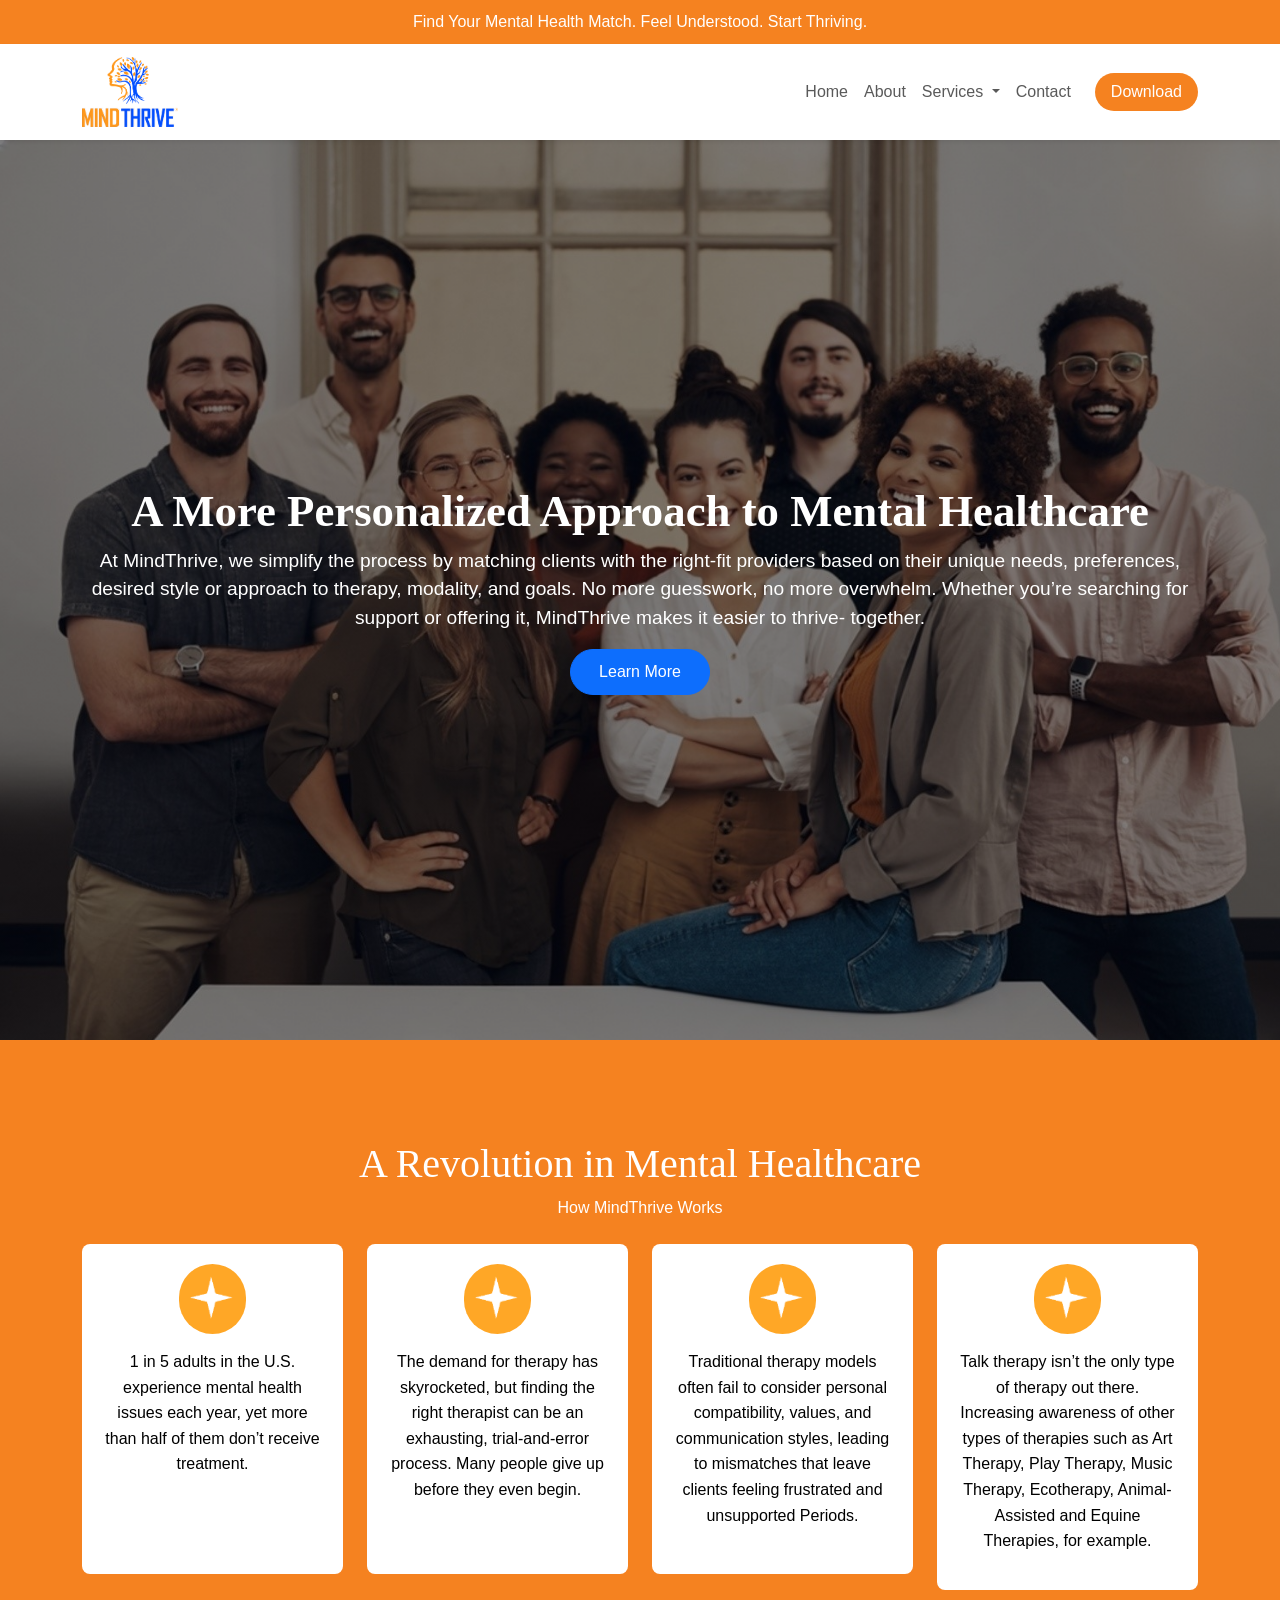
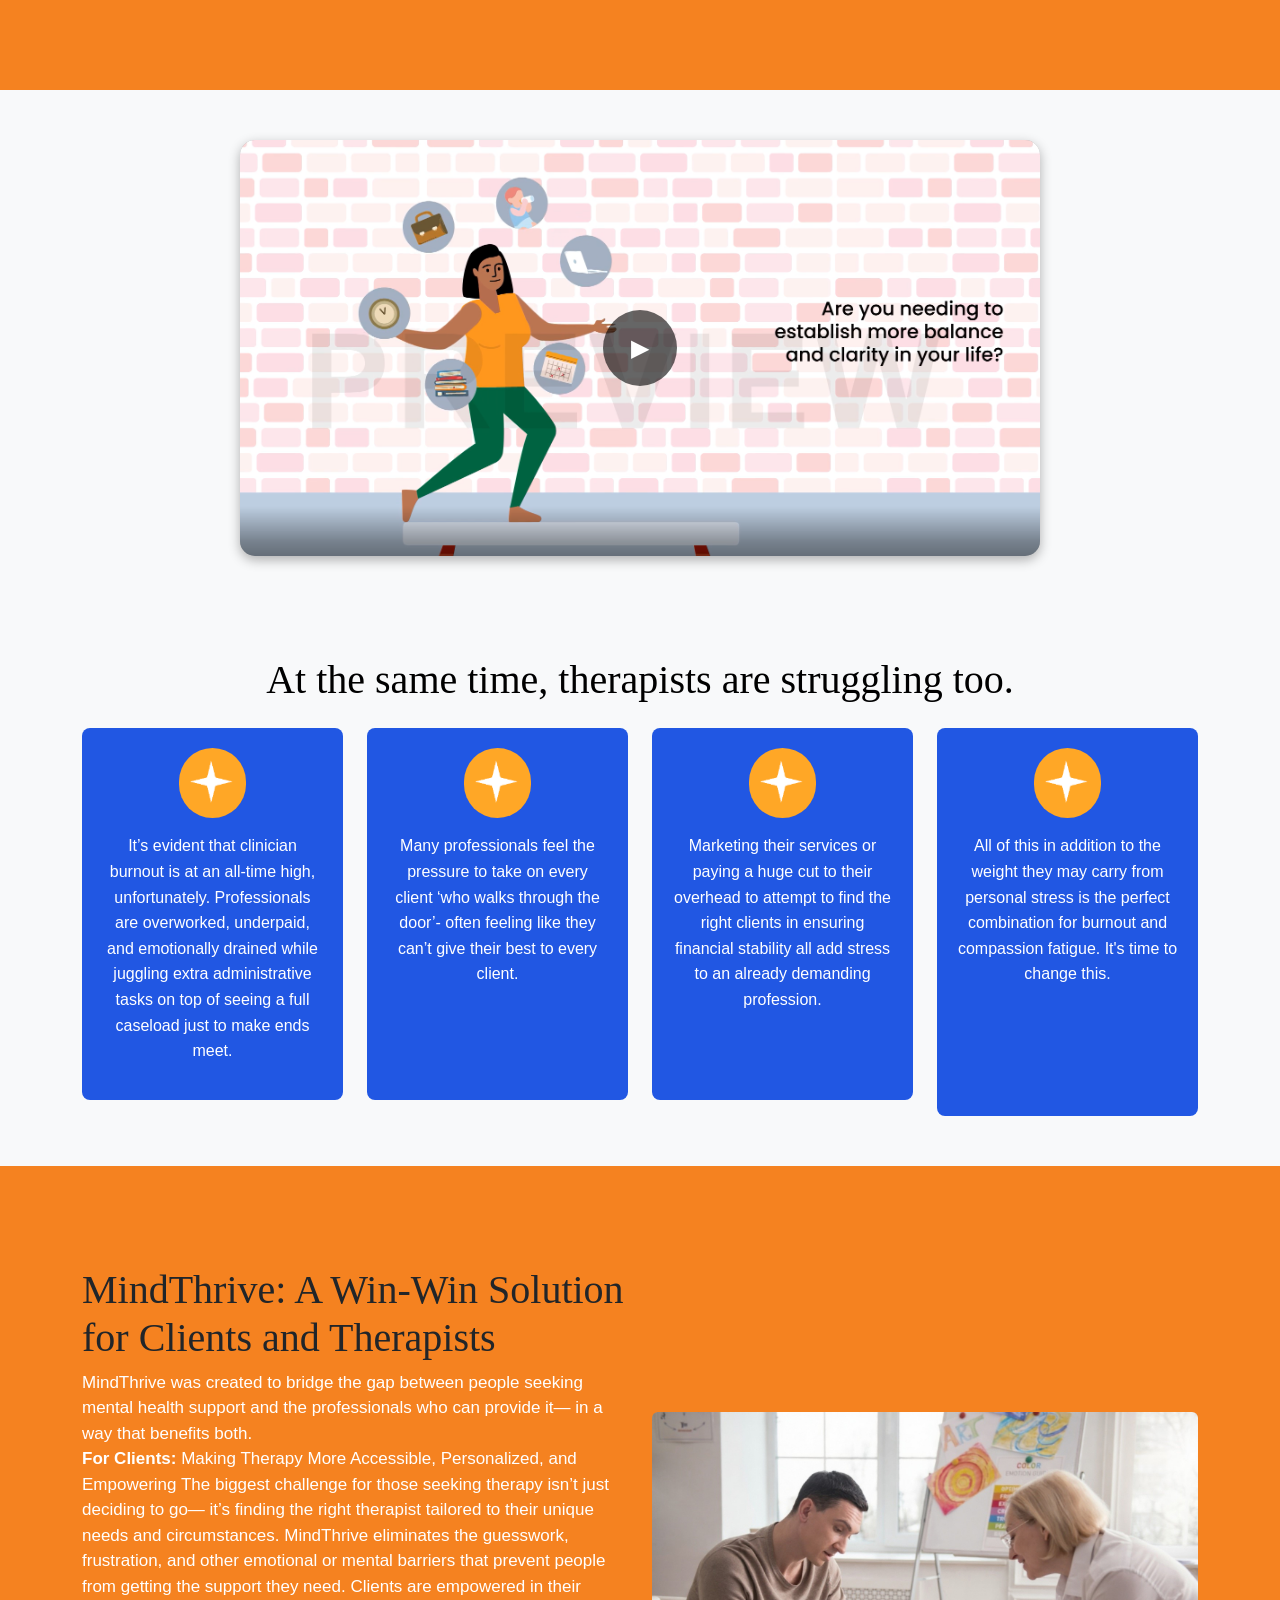
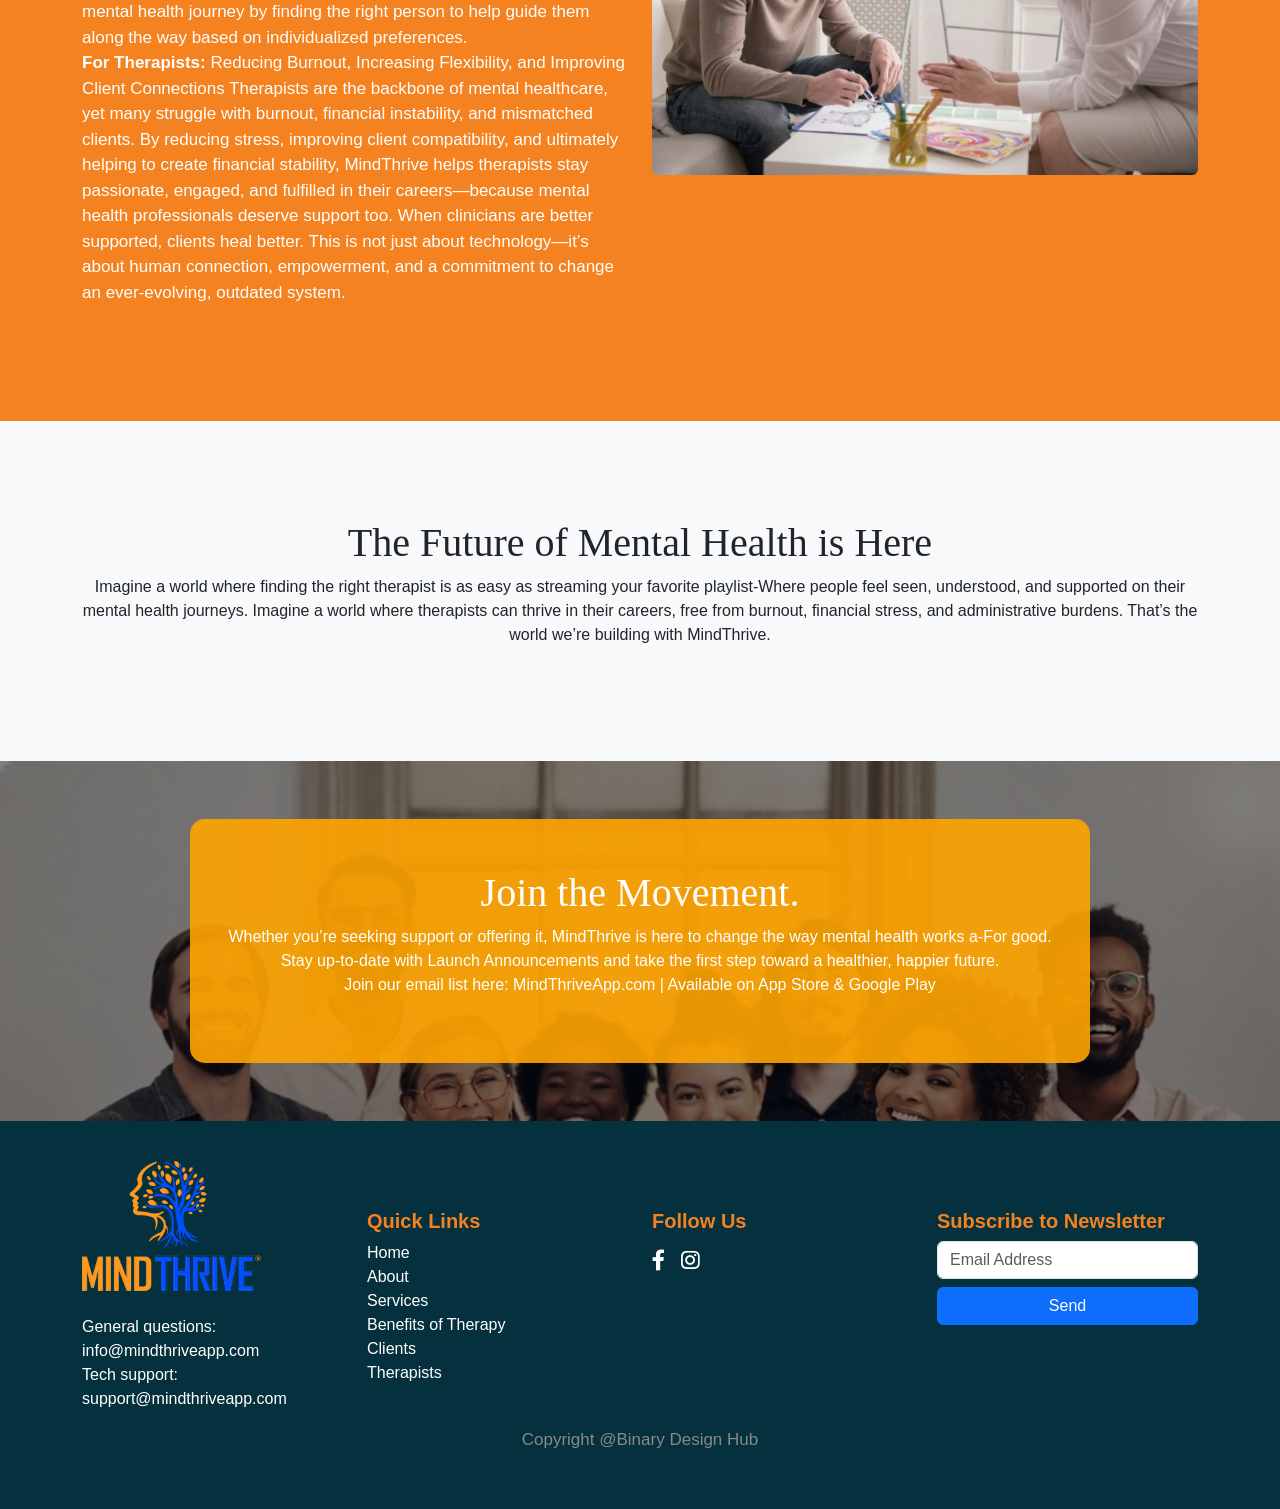
==== index.html @ d1f15ae8 "video overlay" ====
<!DOCTYPE html>
<html lang="en">
  <head>
    <meta charset="UTF-8" />
    <meta name="viewport" content="width=device-width, initial-scale=1.0" />
    <title>MindThrive</title>
    <link
      href="https://cdn.jsdelivr.net/npm/bootstrap@5.3.2/dist/css/bootstrap.min.css"
      rel="stylesheet"
    />
    <link
      href="https://cdnjs.cloudflare.com/ajax/libs/font-awesome/5.15.4/css/all.min.css"
      rel="stylesheet"
    />
    <!-- AOS CSS -->
    <link href="https://unpkg.com/aos@2.3.1/dist/aos.css" rel="stylesheet" />

    <link rel="stylesheet" href="style.css" />
  </head>
  <body>
    <!-- Top Bar -->
    <div class="top-bar">
      Find Your Mental Health Match. Feel Understood. Start Thriving.
    </div>

    <!-- Navbar -->
    <nav class="navbar navbar-expand-lg shadow-sm">
      <div class="container">
        <a class="navbar-brand" href="#">
          <img src="./images/nav-logo.png" alt="MindThrive" height="70"" />
        </a>
        <button
          class="navbar-toggler"
          type="button"
          data-bs-toggle="collapse"
          data-bs-target="#navbarNav"
        >
          <span class="navbar-toggler-icon"></span>
        </button>
        <div
          class="collapse navbar-collapse justify-content-end"
          id="navbarNav"
        >
          <ul class="navbar-nav me-3">
            <li class="nav-item">
              <a class="nav-link" href="index.html">Home</a>
            </li>
            <li class="nav-item">
              <a class="nav-link" href="about.html">About</a>
            </li>

            <!-- Services Dropdown -->
            <li class="nav-item dropdown">
              <a
                class="nav-link dropdown-toggle"
                href="#"
                id="servicesDropdown"
                role="button"
                data-bs-toggle="dropdown"
                aria-expanded="false"
              >
                Services
              </a>
              <ul class="dropdown-menu" aria-labelledby="servicesDropdown">
                <li>
                  <a class="dropdown-item" href="/clients.html">Clients</a>
                </li>
                <li>
                  <a class="dropdown-item" href="/clinicians.html"
                    >Clinicians</a
                  >
                </li>
                <li>
                  <a class="dropdown-item" href="/benefits.html"
                    >Client Resources Library</a
                  >
                </li>
              </ul>
            </li>

            <li class="nav-item">
              <a class="nav-link" href="contact.html">Contact</a>
            </li>
          </ul>
          <a href="#" class="btn btn-download">Download</a>
        </div>
      </div>
    </nav>

    <!-- Hero Section -->
    <section class="hero">
      <div class="container text-center">
        <h1>A More Personalized Approach to Mental Healthcare</h1>
        <p>
          At MindThrive, we simplify the process by matching clients with the
          right-fit providers based on their unique needs, preferences, desired
          style or approach to therapy, modality, and goals. No more guesswork,
          no more overwhelm. Whether you’re searching for support or offering
          it, MindThrive makes it easier to thrive- together.
        </p>
        <a href="#" class="btn btn-primary rounded-pill">Learn More</a>
      </div>
    </section>

    <!-- Orange Section -->
    <section class="section-orange text-center">
      <div class="container">
        <h2 data-aos="fade-down" data-aos-duration="1000">
          A Revolution in Mental Healthcare
        </h2>
        <p data-aos="fade-down" data-aos-duration="1000">
          How MindThrive Works
        </p>
        <div class="row mt-4">
          <div class="col-md-3 mb-3">
            <div
              class="card-custom"
              data-aos="fade-up"
              data-aos-duration="1000"
            >
              <div class="icon-circle">
                <img
                  class="rounded-pill"
                  src="./images/card-logo.png"
                  height="70"
                  alt=""
                />
              </div>
              <p>
                1 in 5 adults in the U.S. experience mental health issues each
                year, yet more than half of them don’t receive treatment.
              </p>
            </div>
          </div>

          <div class="col-md-3 mb-3">
            <div
              class="card-custom"
              data-aos="fade-up"
              data-aos-duration="1000"
            >
              <div class="icon-circle">
                <img
                  class="rounded-pill"
                  src="./images/card-logo.png"
                  height="70"
                  alt=""
                />
              </div>
              <p>
                The demand for therapy has skyrocketed, but finding the right
                therapist can be an exhausting, trial-and-error process. Many
                people give up before they even begin.
              </p>
            </div>
          </div>

          <div class="col-md-3 mb-3">
            <div
              class="card-custom"
              data-aos="fade-up"
              data-aos-duration="1000"
            >
              <div class="icon-circle">
                <img
                  class="rounded-pill"
                  src="./images/card-logo.png"
                  height="70"
                  alt=""
                />
              </div>
              <p>
                Traditional therapy models often fail to consider personal
                compatibility, values, and communication styles, leading to
                mismatches that leave clients feeling frustrated and unsupported
                Periods.
              </p>
            </div>
          </div>

          <div class="col-md-3">
            <div
              class="card-custom"
              data-aos="fade-up"
              data-aos-duration="1000"
            >
              <div class="icon-circle">
                <img
                  class="rounded-pill"
                  src="./images/card-logo.png"
                  height="70"
                  alt=""
                />
              </div>
              <p>
                Talk therapy isn’t the only type of therapy out there.
                Increasing awareness of other types of therapies such as Art
                Therapy, Play Therapy, Music Therapy, Ecotherapy,
                Animal-Assisted and Equine Therapies, for example.
              </p>
            </div>
          </div>
        </div>
      </div>
    </section>

    <!-- Video Section -->
    <section class="video-section">
      <div class="video-wrapper">
        <!-- Overlay (ye rahega hamesha) -->
        <div class="overlay"></div>

        <!-- Thumbnail -->
        <img
          src="./images/video-thumbnail.png"
          alt="Video Thumbnail"
          class="thumbnail"
        />

        <!-- Play Button -->
        <div class="play-btn" id="playBtn">▶</div>

        <!-- Hidden Video -->
        <video id="myVideo" class="video-player" controls preload="none">
          <source
            src="./images/MindThrive Final Animation (1).mp4"
            type="video/mp4"
          />
          Your browser does not support the video tag.
        </video>
      </div>
    </section>

    <!-- Blue Section -->
    <section class="section-blue text-center">
      <div class="container">
        <h2>At the same time, therapists are struggling too.</h2>
        <div class="row mt-4">
          <div class="col-md-3 mb-3">
            <div class="card-custom-blue">
              <div class="icon-circle">
                <img
                  class="rounded-pill"
                  src="./images/card-logo.png"
                  height="70"
                  alt=""
                />
              </div>
              <p>
                It’s evident that clinician burnout is at an all-time high,
                unfortunately. Professionals are overworked, underpaid, and
                emotionally drained while juggling extra administrative tasks on
                top of seeing a full caseload just to make ends meet.
              </p>
            </div>
          </div>

          <div class="col-md-3 mb-3">
            <div class="card-custom-blue">
              <div class="icon-circle">
                <img
                  class="rounded-pill"
                  src="./images/card-logo.png"
                  height="70"
                  alt=""
                />
              </div>
              <p>
                Many professionals feel the pressure to take on every client
                ‘who walks through the door’- often feeling like they can’t give
                their best to every client.
              </p>
            </div>
          </div>

          <div class="col-md-3 mb-3">
            <div class="card-custom-blue">
              <div class="icon-circle">
                <img
                  class="rounded-pill"
                  src="./images/card-logo.png"
                  height="70"
                  alt=""
                />
              </div>
              <p>
                Marketing their services or paying a huge cut to their overhead
                to attempt to find the right clients in ensuring financial
                stability all add stress to an already demanding profession.
              </p>
            </div>
          </div>

          <div class="col-md-3">
            <div class="card-custom-blue">
              <div class="icon-circle">
                <img
                  class="rounded-pill"
                  src="./images/card-logo.png"
                  height="70"
                  alt=""
                />
              </div>
              <p>
                All of this in addition to the weight they may carry from
                personal stress is the perfect combination for burnout and
                compassion fatigue. It's time to change this.
              </p>
            </div>
          </div>
        </div>
      </div>
    </section>

    <!-- Split Section -->
    <section class="split-section">
      <div class="container">
        <div class="row align-items-center">
          <div class="col-md-6">
            <h2>MindThrive: A Win-Win Solution for Clients and Therapists</h2>
            <p>
              MindThrive was created to bridge the gap between people seeking
              mental health support and the professionals who can provide it— in
              a way that benefits both.<br />
              <b>For Clients:</b> Making Therapy More Accessible, Personalized,
              and Empowering The biggest challenge for those seeking therapy
              isn’t just deciding to go— it’s finding the right therapist
              tailored to their unique needs and circumstances. MindThrive
              eliminates the guesswork, frustration, and other emotional or
              mental barriers that prevent people from getting the support they
              need. Clients are empowered in their mental health journey by
              finding the right person to help guide them along the way based on
              individualized preferences.<br />
              <b>For Therapists:</b> Reducing Burnout, Increasing Flexibility,
              and Improving Client Connections Therapists are the backbone of
              mental healthcare, yet many struggle with burnout, financial
              instability, and mismatched clients. By reducing stress, improving
              client compatibility, and ultimately helping to create financial
              stability, MindThrive helps therapists stay passionate, engaged,
              and fulfilled in their careers—because mental health professionals
              deserve support too. When clinicians are better supported, clients
              heal better. This is not just about technology—it’s about human
              connection, empowerment, and a commitment to change an
              ever-evolving, outdated system.
            </p>
          </div>
          <div class="col-md-6">
            <img
              src="./images/split-image.jpg"
              alt="Therapy"
              class="img-fluid rounded"
            />
          </div>
        </div>
      </div>
    </section>

    <!-- White Section -->
    <section class="white text-center py-5">
      <div class="container">
        <h2>The Future of Mental Health is Here</h2>
        <p>
          Imagine a world where finding the right therapist is as easy as
          streaming your favorite playlist-Where people feel seen, understood,
          and supported on their mental health journeys. Imagine a world where
          therapists can thrive in their careers, free from burnout, financial
          stress, and administrative burdens. That’s the world we’re building
          with MindThrive.
        </p>
      </div>
    </section>

    <!-- Join Movement -->
    <section class="join-movement-section py-4">
      <div class="join-movement-box text-center">
        <h3>Join the Movement.</h3>
        <p>
          Whether you’re seeking support or offering it, MindThrive is here to
          change the way mental health works a-For good. Stay up-to-date with
          Launch Announcements and take the first step toward a healthier,
          happier future.<br />
          Join our email list here: MindThriveApp.com | Available on App Store &
          Google Play
        </p>
      </div>
    </section>

    <!-- Footer -->
    <footer class="footer">
      <div class="container">
        <div class="row">
          <div class="col-md-3">
            <img src="./images/nav-logo.png" alt="MindThrive" height="130" />
            <p class="mt-4">
              General questions: info@mindthriveapp.com
              <br />
              Tech support: support@mindthriveapp.com
            </p>

            <!-- Social Icons
            <div class="social-icons mt-3">
              <a href="https://facebook.com" target="_blank"
                ><i class="fab fa-facebook-f"></i
              ></a>
              <a href="https://instagram.com" target="_blank"
                ><i class="fab fa-instagram"></i
              ></a>
              <a href="https://linkedin.com" target="_blank"
                ><i class="fab fa-linkedin-in"></i
              ></a>
              <a href="https://twitter.com" target="_blank"
                ><i class="fab fa-twitter"></i
              ></a>
            </div> -->
          </div>

          <div class="col-md-3 mt-5">
            <h5>Quick Links</h5>
            <ul class="list-unstyled">
              <li><a href="/index.html">Home</a></li>
              <li><a href="/about.html">About</a></li>
              <li><a href="">Services</a></li>
              <li><a href="/benefits.html">Benefits of Therapy</a></li>
              <li><a href="/clients.html">Clients</a></li>
              <li><a href="#">Therapists</a></li>
            </ul>
          </div>
          <div class="col-md-3 mt-5">
            <h5>Follow Us</h5>
            <ul class="list-unstyled d-flex mt-3">
              <li>
                <a href="https://www.facebook.com" target="_blank" class="me-3">
                  <i class="fab fa-facebook-f fa-lg"></i>
                </a>
              </li>
              <li>
                <a href="https://www.instagram.com" target="_blank">
                  <i class="fab fa-instagram fa-lg"></i>
                </a>
              </li>
            </ul>
          </div>
          <div class="col-md-3 mt-5">
            <h5>Subscribe to Newsletter</h5>
            <input
              type="email"
              class="form-control mb-2"
              placeholder="Email Address"
            />
            <button class="btn btn-primary w-100">Send</button>
          </div>
        </div>
      </div>
      <div class="bottom">
        <p>Copyright @Binary Design Hub</p>
      </div>
    </footer>

    <!-- AOS JS -->
    <script src="https://unpkg.com/aos@2.3.1/dist/aos.js"></script>

    <script>
      AOS.init();
    </script>

    <script>
  const video = document.getElementById("myVideo");
  const playBtn = document.getElementById("playBtn");
  const thumbnail = document.querySelector(".thumbnail");

  playBtn.addEventListener("click", () => {
    thumbnail.style.display = "none"; // hide image
    playBtn.style.display = "none";   // hide play btn
    video.style.display = "block";    // show video
    video.play(); // auto play
  });
</script>


    <script src="https://cdn.jsdelivr.net/npm/bootstrap@5.3.2/dist/js/bootstrap.bundle.min.js"></script>
  </body>
</html>
---- style.css ----
body {
  font-family: "Roboto", sans-serif;
}

.top-bar {
  background: #f58220;
  color: #fff;
  font-size: 16px;
  font-weight: 500;
  padding: 10px 0px;
  text-align: center;
}

.navbar {
  background: #fff;
}
.navbar li a{
  font-weight: 500;
}

.navbar .btn-download {
  background: #f58220;
  color: #fff;
  border-radius: 20px;
  padding: 6px 15px;
}

.hero {
  background: linear-gradient(rgba(0, 0, 0, 0.5), rgba(0, 0, 0, 0.5)),
    url("./images/hero-bg.jpeg") top center/cover no-repeat;
  min-height: 100vh; /* full screen height */
  display: flex;
  align-items: center; /* vertical center */
  justify-content: center; /* horizontal center */
  text-align: center;
  color: #fff;
}

.hero h1 {
  font-weight: bold;
  font-size: 2.8rem;
  font-family: "Times New Roman", Times, serif;
}


.hero h1 {
  font-weight: bold;
  font-size: 2.8rem;
  font-family: "Times New Roman", Times, serif;
}



.hero p {
  font-size: larger;
}

.hero a {
  padding: 10px 20px;
}

.section-orange {
  background: #f58220;
  color: #000;
  padding: 100px 0;
}

.section-orange h2 {
  font-family: "Times New Roman", Times, serif;
  font-size: 40px;
  color: #fff;
}

.section-orange p {
  color: #fff;
}

.card-custom {
  background: #fff;
  padding: 20px;
  border-radius: 8px;
  height: 100%;
  text-align: center;
  color: #000;
}

.card-custom {
  transition: all 0.3s ease-in-out;
  cursor: pointer;
}

.card-custom:hover {
  transform: translateY(-10px) scale(1.05);
  box-shadow: 0 10px 25px rgba(0, 0, 0, 0.2);
}

.card-custom p {
  color: #000;
  margin-top: 15px;
  font-size: 16px;
  line-height: 1.6;
}

.section-blue {
  /* background:; */
  color: #fff;
  padding: 50px 0;
}

.section-blue h2 {
  font-family: "Times New Roman", Times, serif;
  font-size: 40px;
  color: #000;
}

.card-custom-blue {
  background: #2157e3;
  padding: 20px;
  border-radius: 8px;
  height: 100%;
  text-align: center;
  color: #000;
}

.card-custom-blue p {
  color: #fff;
  margin-top: 15px;
  font-size: 16px;
  line-height: 1.6;
}

/* .card-custom {
  background: #fff;
  color: #000;
  padding: 20px;
  border-radius: 8px;
  margin-bottom: 20px;
} */

.split-section {
  padding: 100px 0;
  background-color: #f58220;
}

.split-section h2 {
  font-family: "Times New Roman", Times, serif;
  font-size: 40px;
}

.split-section p {
  font-family: Arial, Helvetica, sans-serif;
  font-size: 17px;
  color: #fff;
}

.white .container {
  padding: 50px 0px;
}

.white .container h2 {
  font-family: "Times New Roman", Times, serif;
  font-size: 40px;
}

.join-movement-section {
  background: linear-gradient(rgba(0, 0, 0, 0.5), rgba(0, 0, 0, 0.5)),
    url("./images/hero-bg.jpeg") top/cover no-repeat;
  min-height: 40vh;
  display: flex;
  align-items: center;
  justify-content: center;
  text-align: center;
}

.join-movement-box {
  background: rgba(
    255,
    165,
    0,
    0.9
  ); /* Orange overlay with little transparency */
  border-radius: 15px;
  padding: 50px 30px;
  color: #fff;
  max-width: 900px;
  width: 90%;
}

.join-movement-box h3 {
  font-family: "Times New Roman", Times, serif;
  font-size: 40px;
}

.footer {
  background: #04313d;
  color: #fff;
  padding: 40px 0;
}

.social-icons a {
  display: inline-block;
  margin: 0 8px;
  background-color: #f58220;
  padding: 8px 15px;
  border-radius: 50%;
  color: #e11515; /* default color */
  font-size: 15px;
  transition: 0.3s;
}

.social-icons a:hover {
  color: #007bff; /* hover effect (blue) */
}

.footer h5 {
  color: #f58220;
  font-weight: 600;
}

.footer a {
  color: #fff;
  text-decoration: none;
}

.footer a:hover {
  text-decoration: underline;
}

/* -------------------------------------------About us-------------------------------------- */
.about-hero {
  background: linear-gradient(rgba(0, 0, 0, 0.5), rgba(0, 0, 0, 0.5)),
    url("./images/about-hero.jpeg") top/cover no-repeat;
  color: #fff;
  min-height: 50vh; /* full screen height */
  display: flex;
  align-items: center; /* vertical center */
  justify-content: center; /* horizontal center */
  text-align: center;
  /* filter: brightness(80%); */
}

.about-hero h1 {
  font-weight: bold;
  font-size: 3.5rem;
  font-family: "Times New Roman", Times, serif;
}

.founder {
  padding: 100px 0px;
}

.founder h2 {
  font-family: "Times New Roman", Times, serif;
}

.left-img img {
  height: 30vh;
  border-radius: 20px;
}
.right h3 {
  background-color: #f58220;
  font-family: "Times New Roman", Times, serif;
  font-size: 25px;
  color: #fff;
  padding: 5px 30px;
  border-radius: 10px;
}

.about-section-1 {
  padding: 50px 0px;
  /* background-color: #f58220; */
}

.about-section-1 h2 {
  font-family: "Times New Roman", Times, serif;
  font-size: 40px;
  color: #000;
}

.about-section-1 p {
  font-family: Arial, Helvetica, sans-serif;
  font-size: 17px;
  color: #000;
}

.about-section-1 img {
  height: 100%;
  width: 100%;
}

.about-section-2 h2 {
  font-family: "Times New Roman", Times, serif;
}
.card-custom h3 {
  font-family: "Times New Roman", Times, serif;
  color: #f58220;
  margin-top: 20px;
}

.about-section-3 {
  padding: 100px 0px;
}
.about-section-3 h2 {
  font-family: "Times New Roman", Times, serif;
  font-size: 50px;
  color: #1854e3;
}
.about-section-4 {
  padding: 50px 0px;
}
.about-section-4 h2 {
  font-family: "Times New Roman", Times, serif;
  font-size: 50px;
}
.about-section-4 p {
  color: #fff;
}
.about-section-4 .col-md-12 {
  background-color: #f58220;
  padding: 60px 30px;
}

/* ----------------------------------benefits------------------------------ */
.benefits-hero {
  background: linear-gradient(rgba(0, 0, 0, 0.5), rgba(0, 0, 0, 0.5)),
    url("./images/benefits.jpg") top/cover no-repeat;
  color: #fff;
  min-height: 50vh; /* full screen height */
  display: flex;
  align-items: center; /* vertical center */
  justify-content: center; /* horizontal center */
  text-align: center;
  /* filter: brightness(80%); */
}
.benefits-hero h1 {
  font-weight: bold;
  font-size: 3.5rem;
  font-family: "Times New Roman", Times, serif;
}

.benefits-2 {
  padding: 100px 0px;
}
.benefits-2 h2 {
  font-family: "Times New Roman", Times, serif;
  font-size: 40px;
}
.accordian {
  height: 20vh;
}

.benefits-4 {
  padding: 100px 0px;
}
.benefits-4 h2 {
  font-family: "Times New Roman", Times, serif;
  font-size: 40px;
}

.benefits-5 {
  padding: 50px 0px;
}
/* ---------------------------------------clinets------------------------------------- */
.clients-hero {
  background: linear-gradient(rgba(0, 0, 0, 0.5), rgba(0, 0, 0, 0.5)),
    url("./images/clients-hero.png") top/cover no-repeat;
  color: #fff;
  min-height: 50vh; /* full screen height */
  display: flex;
  align-items: center; /* vertical center */
  justify-content: center; /* horizontal center */
  text-align: center;
  /* filter: brightness(80%); */
}
.clients-hero h1 {
  font-weight: bold;
  font-size: 3.5rem;
  font-family: "Times New Roman", Times, serif;
}
.bullet {
  padding: 50px 0px;
}
.bullet li {
  display: flex;
  justify-content: center;
  align-items: center;
}

.clinicians-hero {
  background: linear-gradient(rgba(0, 0, 0, 0.5), rgba(0, 0, 0, 0.5)),
    url("./images/clinicians.jpg") center/cover no-repeat;
  color: #fff;
  min-height: 50vh; /* full screen height */
  display: flex;
  align-items: center; /* vertical center */
  justify-content: center; /* horizontal center */
  text-align: center;
  /* filter: brightness(80%); */
}
.clinicians-hero h1 {
  font-weight: bold;
  font-size: 3.5rem;
  font-family: "Times New Roman", Times, serif;
}

/* -----------------------contact------------------- */
body {
  background: #f8f9fa;
}
.contact-card {
  border-radius: 12px;
  box-shadow: 0 6px 20px rgba(16, 24, 40, 0.08);
}
.map-wrapper {
  height: 320px;
  border-radius: 12px;
  overflow: hidden;
}
@media (min-width: 992px) {
  .map-wrapper {
    height: 100%;
    min-height: 420px;
  }
}
.form-control:focus {
  box-shadow: none;
}
.btn-primary.rounded-pill {
  padding-left: 28px;
  padding-right: 28px;
}

.bottom {
  /* background-color: #000; */
  text-align: center;
  /* padding: 5px 0; */
  font-weight: 500;
  font-size: 17px;
  color: #898989; /* ya jo color chahiye */
}


/* -------------------------------------------video css------------------------------ */
.video-section {
  display: flex;
  justify-content: center;
  align-items: center;
  padding: 50px 0;
}

.video-wrapper {
  position: relative;
  width: 80%;
  max-width: 800px;
  border-radius: 15px;
  overflow: hidden;
  box-shadow: 0 4px 12px rgba(0,0,0,0.3);
}

.thumbnail {
  width: 100%;
  display: block;
  position: relative;
  z-index: 1;
}

/* Overlay - ye rahega video ke upar */
.overlay {
  position: absolute;
  top: 0;
  left: 0;
  width: 100%;
  height: 100%;
  background: rgba(0,0,0,0.3); /* halka dark effect */
  z-index: 1;
  pointer-events: none; 
}

.play-btn {
  position: absolute;
  top: 50%;
  left: 50%;
  transform: translate(-50%, -50%);
  font-size: 24px;
  color: #fff;
  background: rgba(0,0,0,0.6);
  padding: 20px 28px;
  border-radius: 50%;
  cursor: pointer;
  transition: 0.3s ease;
  z-index: 2;
}

.play-btn:hover {
  background: rgba(0,0,0,0.8);
}

.video-player {
  width: 100%;
  height: auto;
  display: none; /* hidden by default */
  border-radius: 15px;
  z-index: 0;
}
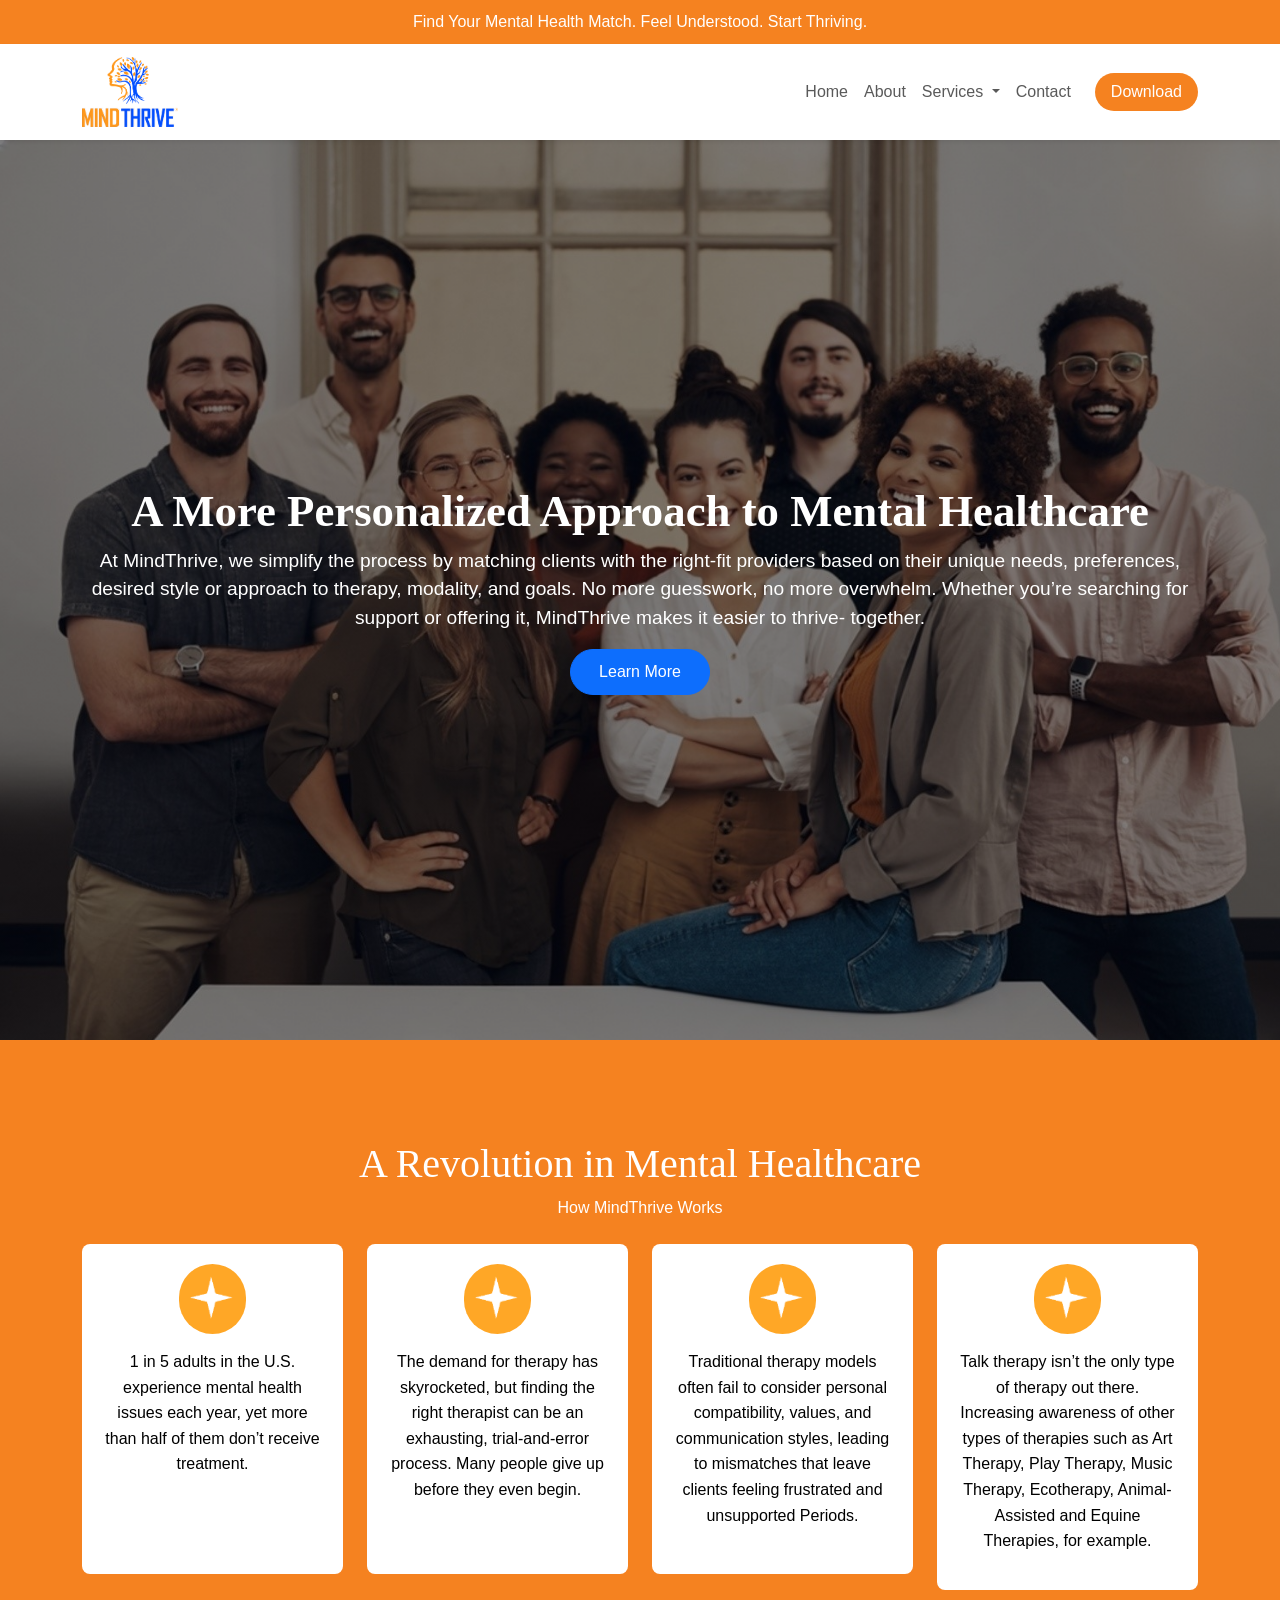
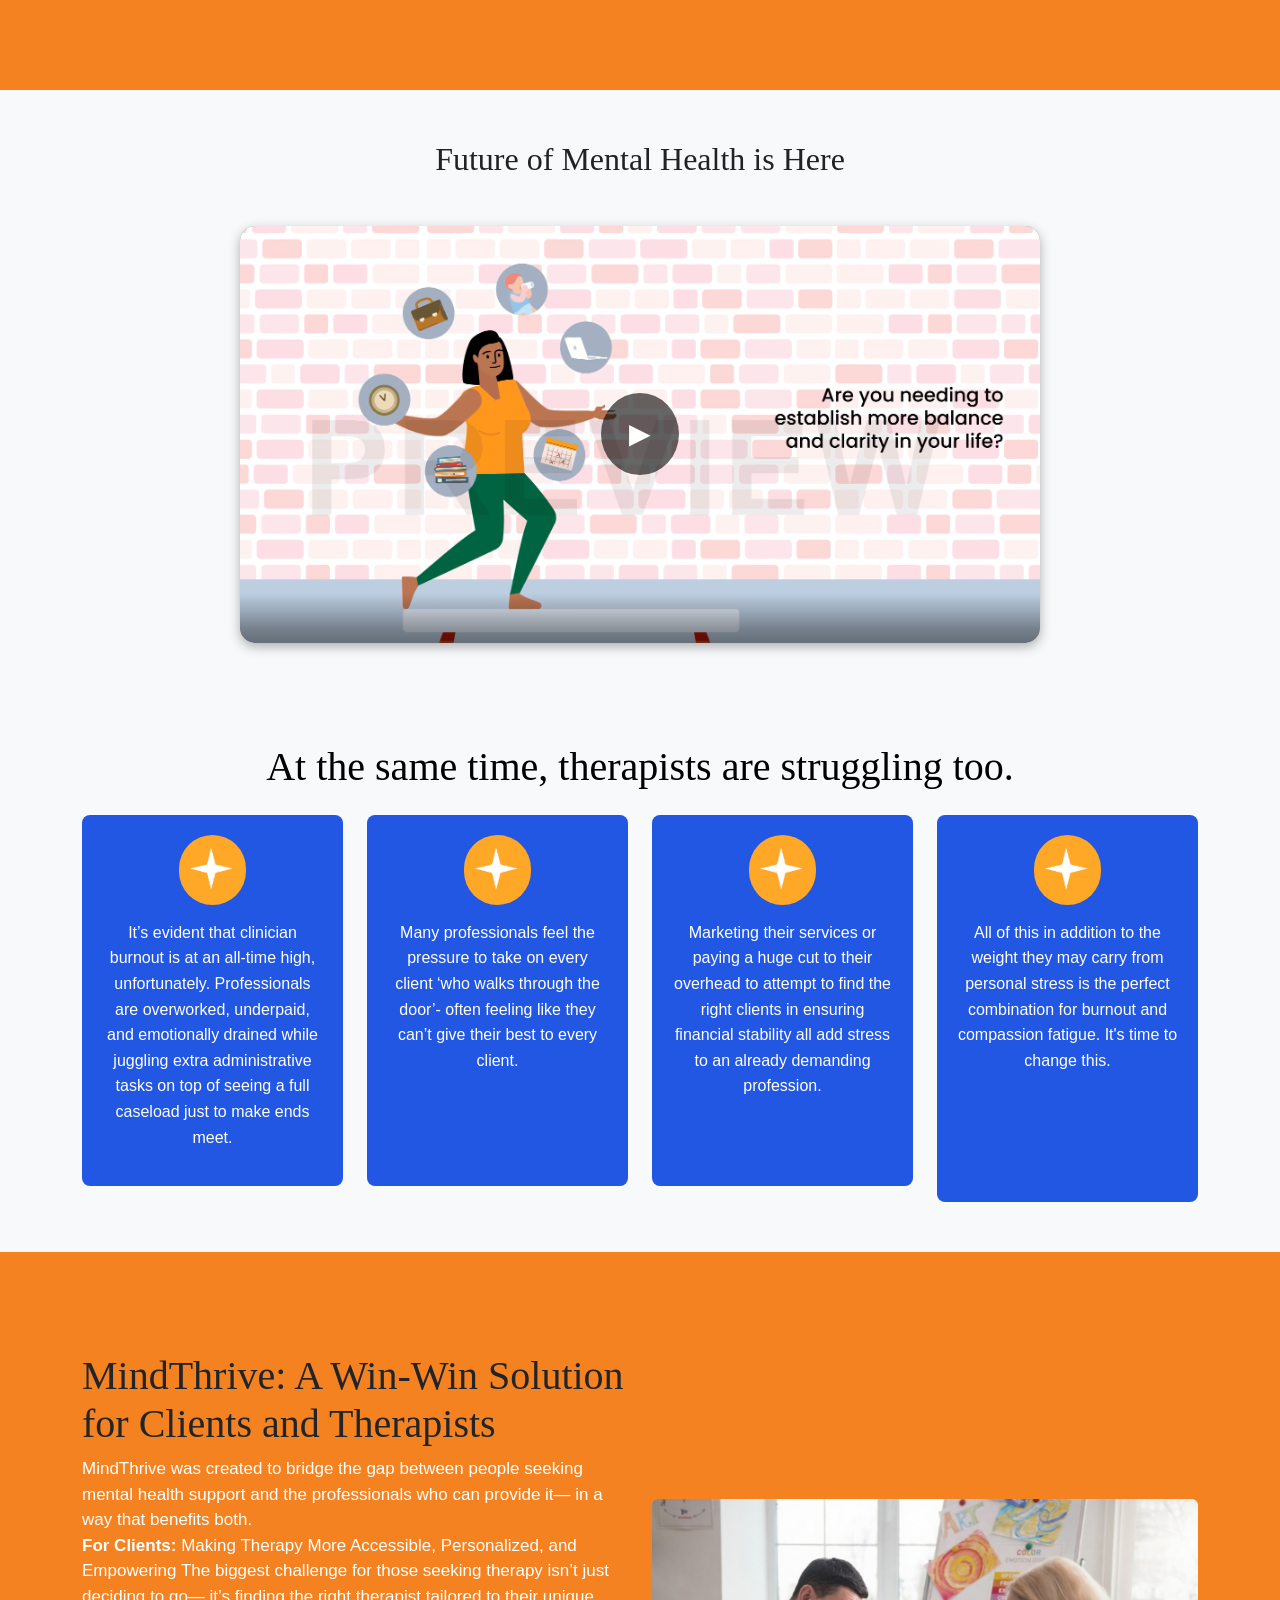
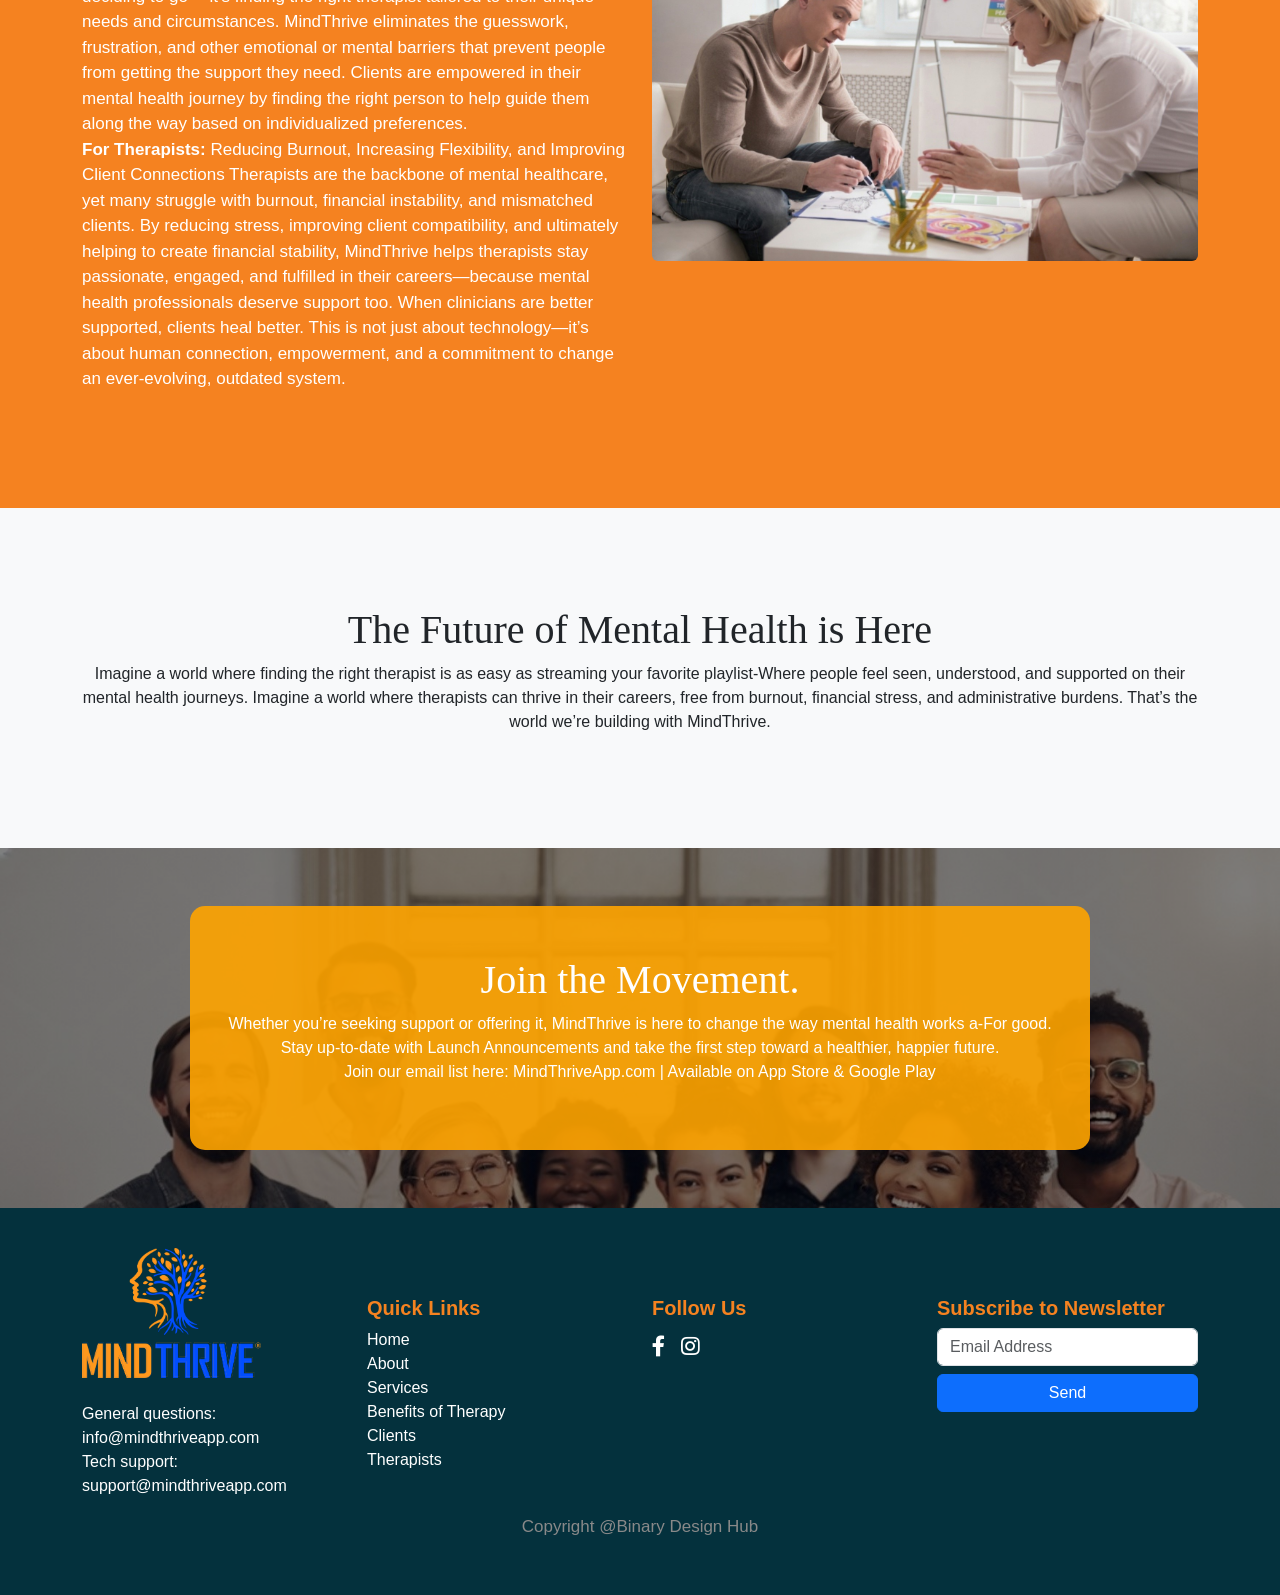
==== commit c656c1e7: "heading add" ====
--- a/index.html
+++ b/index.html
@@ -206,8 +206,10 @@
 
     <!-- Video Section -->
     <section class="video-section">
+      <h2 class="video-heading mb-5">Future of Mental Health is Here</h2>
+
       <div class="video-wrapper">
-        <!-- Overlay (ye rahega hamesha) -->
+        <!-- Overlay -->
         <div class="overlay"></div>
 
         <!-- Thumbnail -->
@@ -464,18 +466,17 @@
     </script>
 
     <script>
-  const video = document.getElementById("myVideo");
-  const playBtn = document.getElementById("playBtn");
-  const thumbnail = document.querySelector(".thumbnail");
-
-  playBtn.addEventListener("click", () => {
-    thumbnail.style.display = "none"; // hide image
-    playBtn.style.display = "none";   // hide play btn
-    video.style.display = "block";    // show video
-    video.play(); // auto play
-  });
-</script>
-
+      const video = document.getElementById("myVideo");
+      const playBtn = document.getElementById("playBtn");
+      const thumbnail = document.querySelector(".thumbnail");
+
+      playBtn.addEventListener("click", () => {
+        thumbnail.style.display = "none"; // hide image
+        playBtn.style.display = "none"; // hide play btn
+        video.style.display = "block"; // show video
+        video.play(); // auto play
+      });
+    </script>
 
     <script src="https://cdn.jsdelivr.net/npm/bootstrap@5.3.2/dist/js/bootstrap.bundle.min.js"></script>
   </body>
--- a/style.css
+++ b/style.css
@@ -443,9 +443,18 @@
 /* -------------------------------------------video css------------------------------ */
 .video-section {
   display: flex;
+  flex-direction: column; /* heading upar, video neeche */
   justify-content: center;
   align-items: center;
-  padding: 50px 0;
+  padding: 50px 20px;
+}
+
+.video-heading {
+  text-align: center;
+  /* font-size: 28px; */
+  font-family: 'Times New Roman', Times, serif;
+  margin-bottom: 20px;
+  color: #222; /* apne theme ke hisaab se change kar lena */
 }
 
 .video-wrapper {
@@ -460,11 +469,12 @@
 .thumbnail {
   width: 100%;
   display: block;
+  border-radius: 15px;
   position: relative;
   z-index: 1;
 }
 
-/* Overlay - ye rahega video ke upar */
+/* Overlay - video ke upar */
 .overlay {
   position: absolute;
   top: 0;
@@ -481,7 +491,7 @@
   top: 50%;
   left: 50%;
   transform: translate(-50%, -50%);
-  font-size: 24px;
+  font-size: 28px;
   color: #fff;
   background: rgba(0,0,0,0.6);
   padding: 20px 28px;
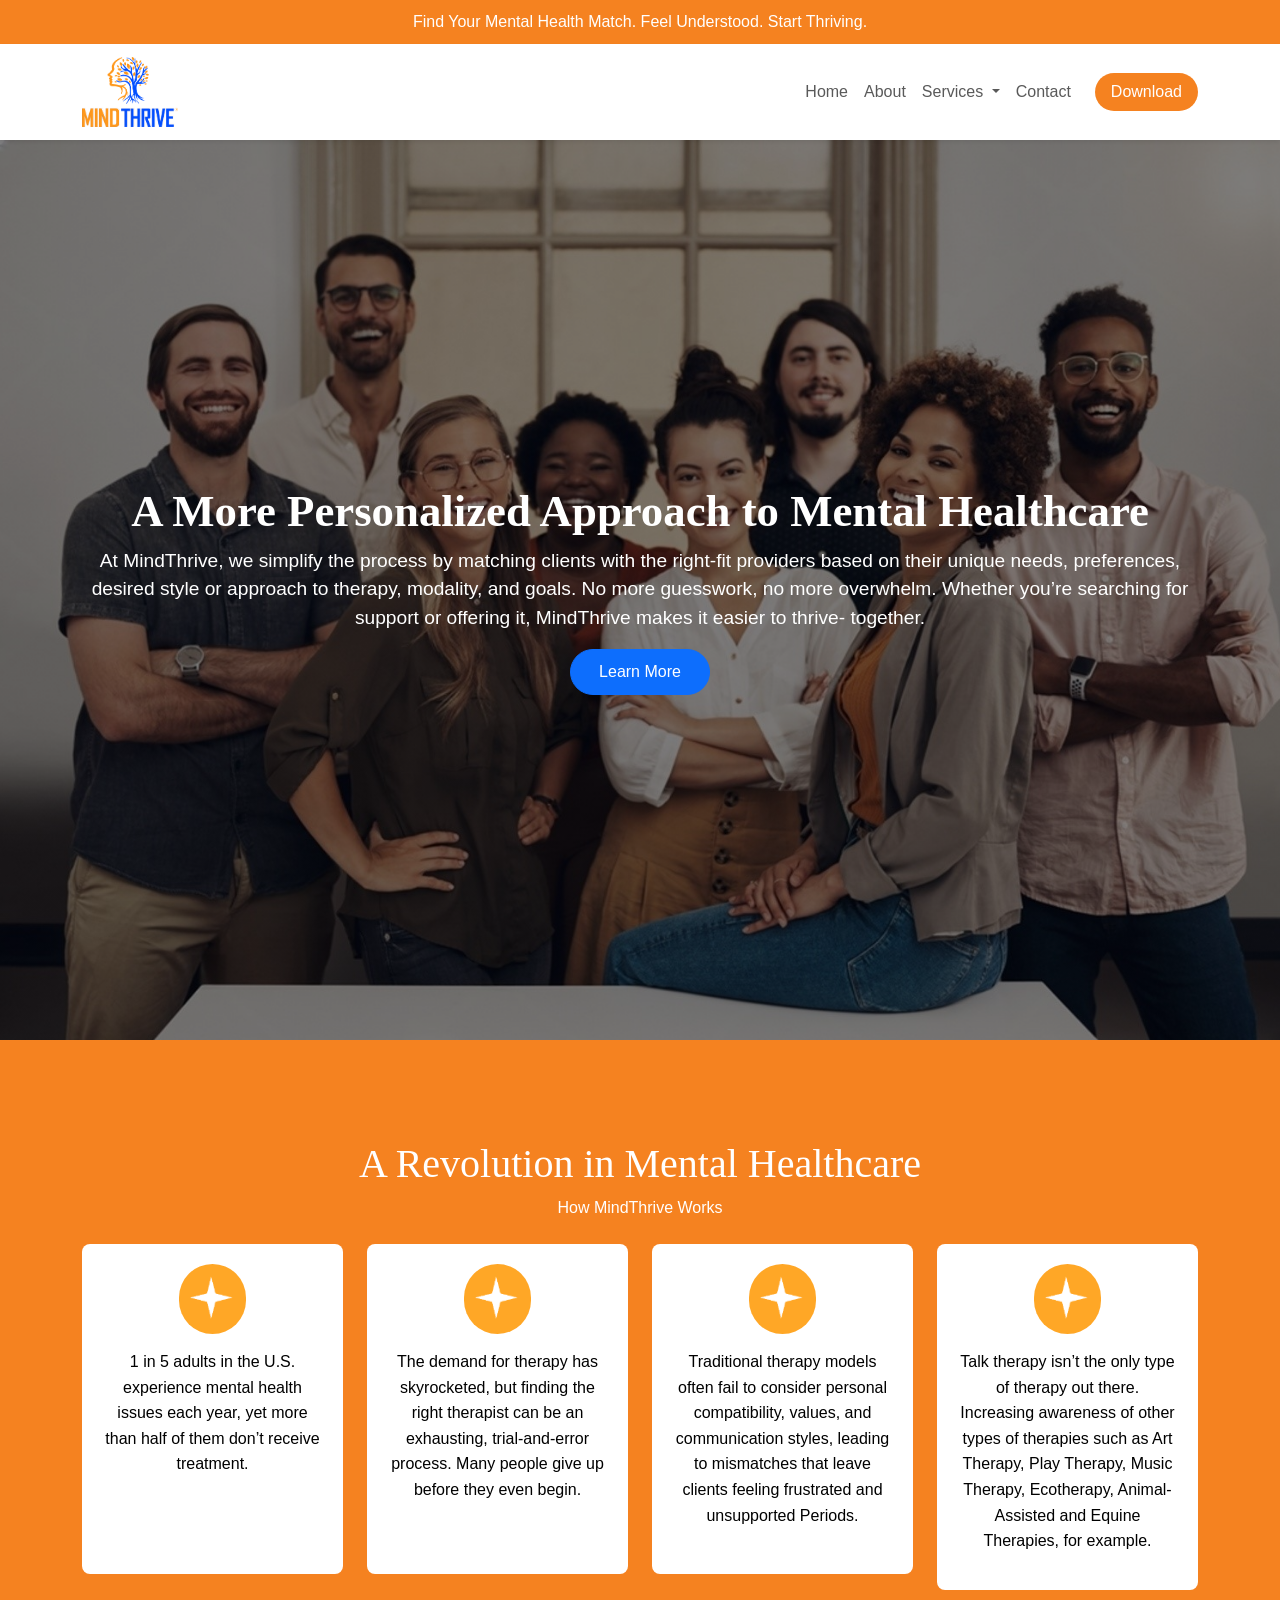
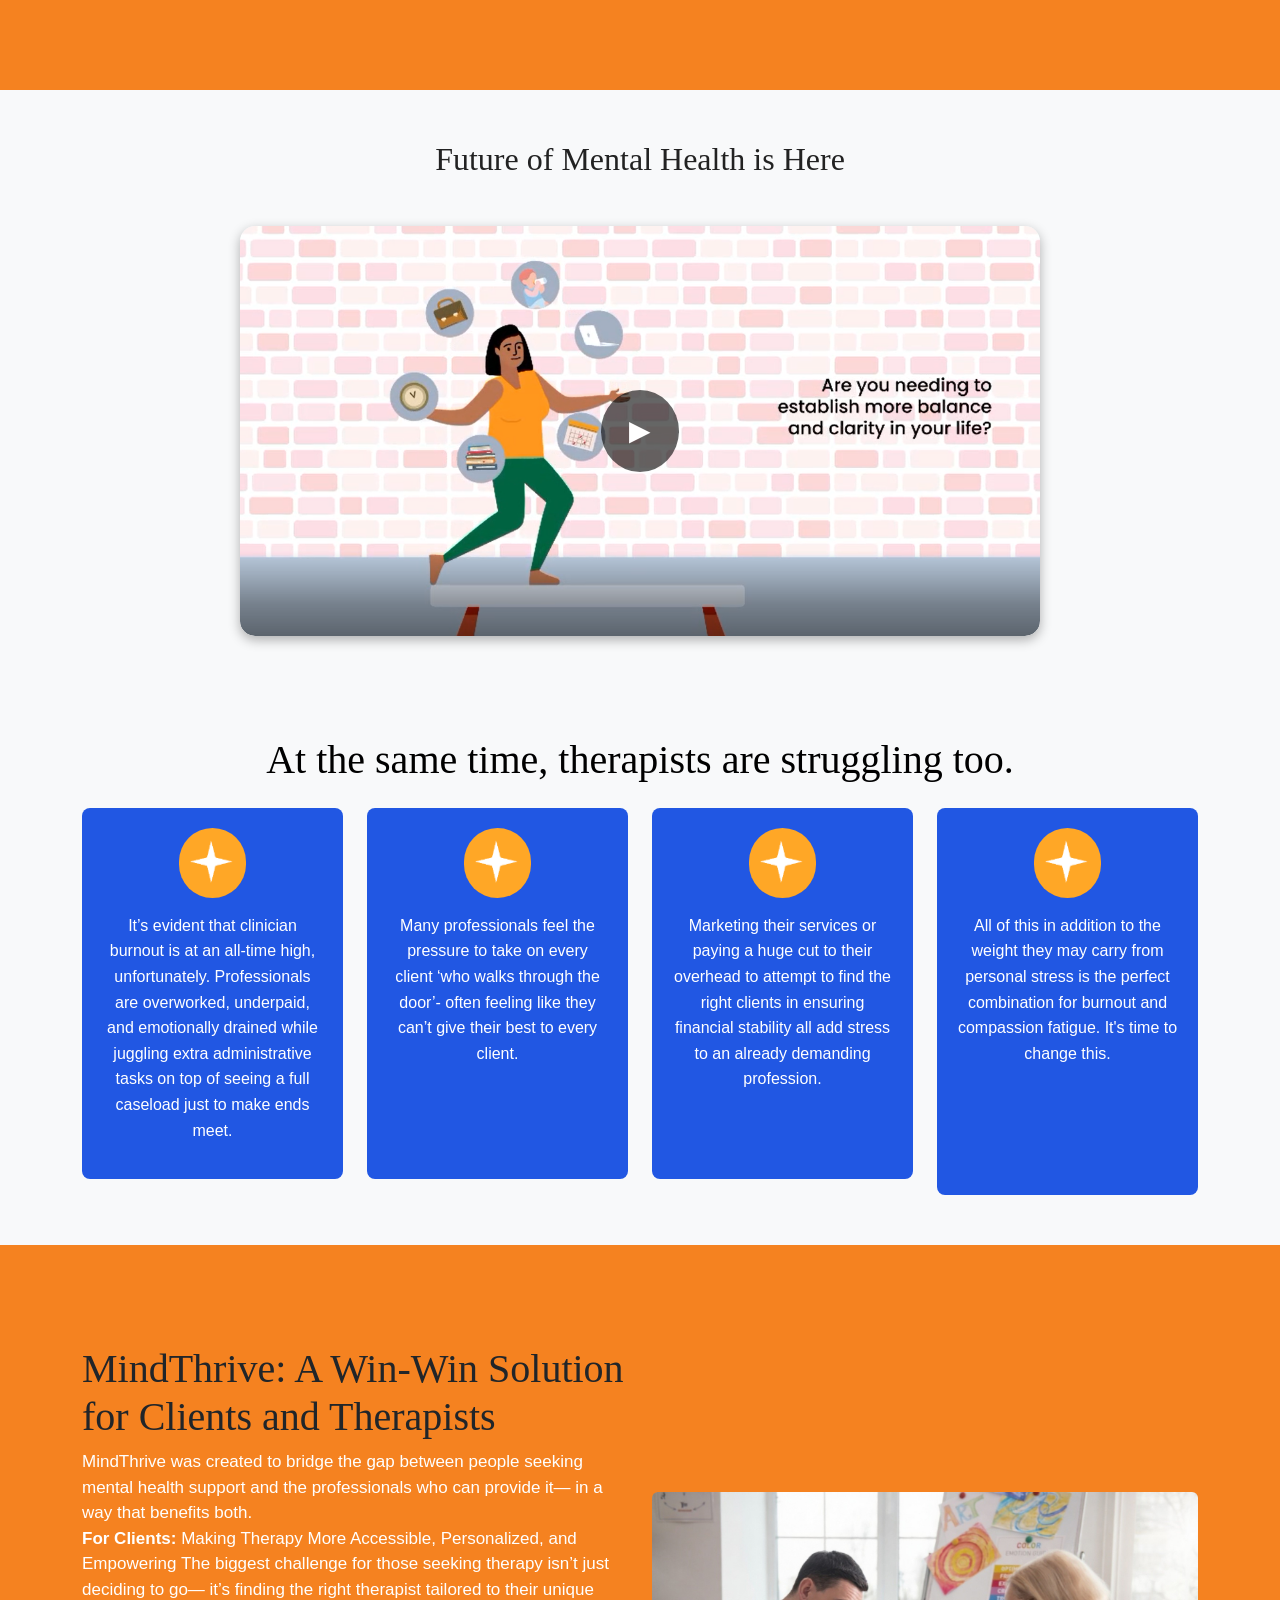
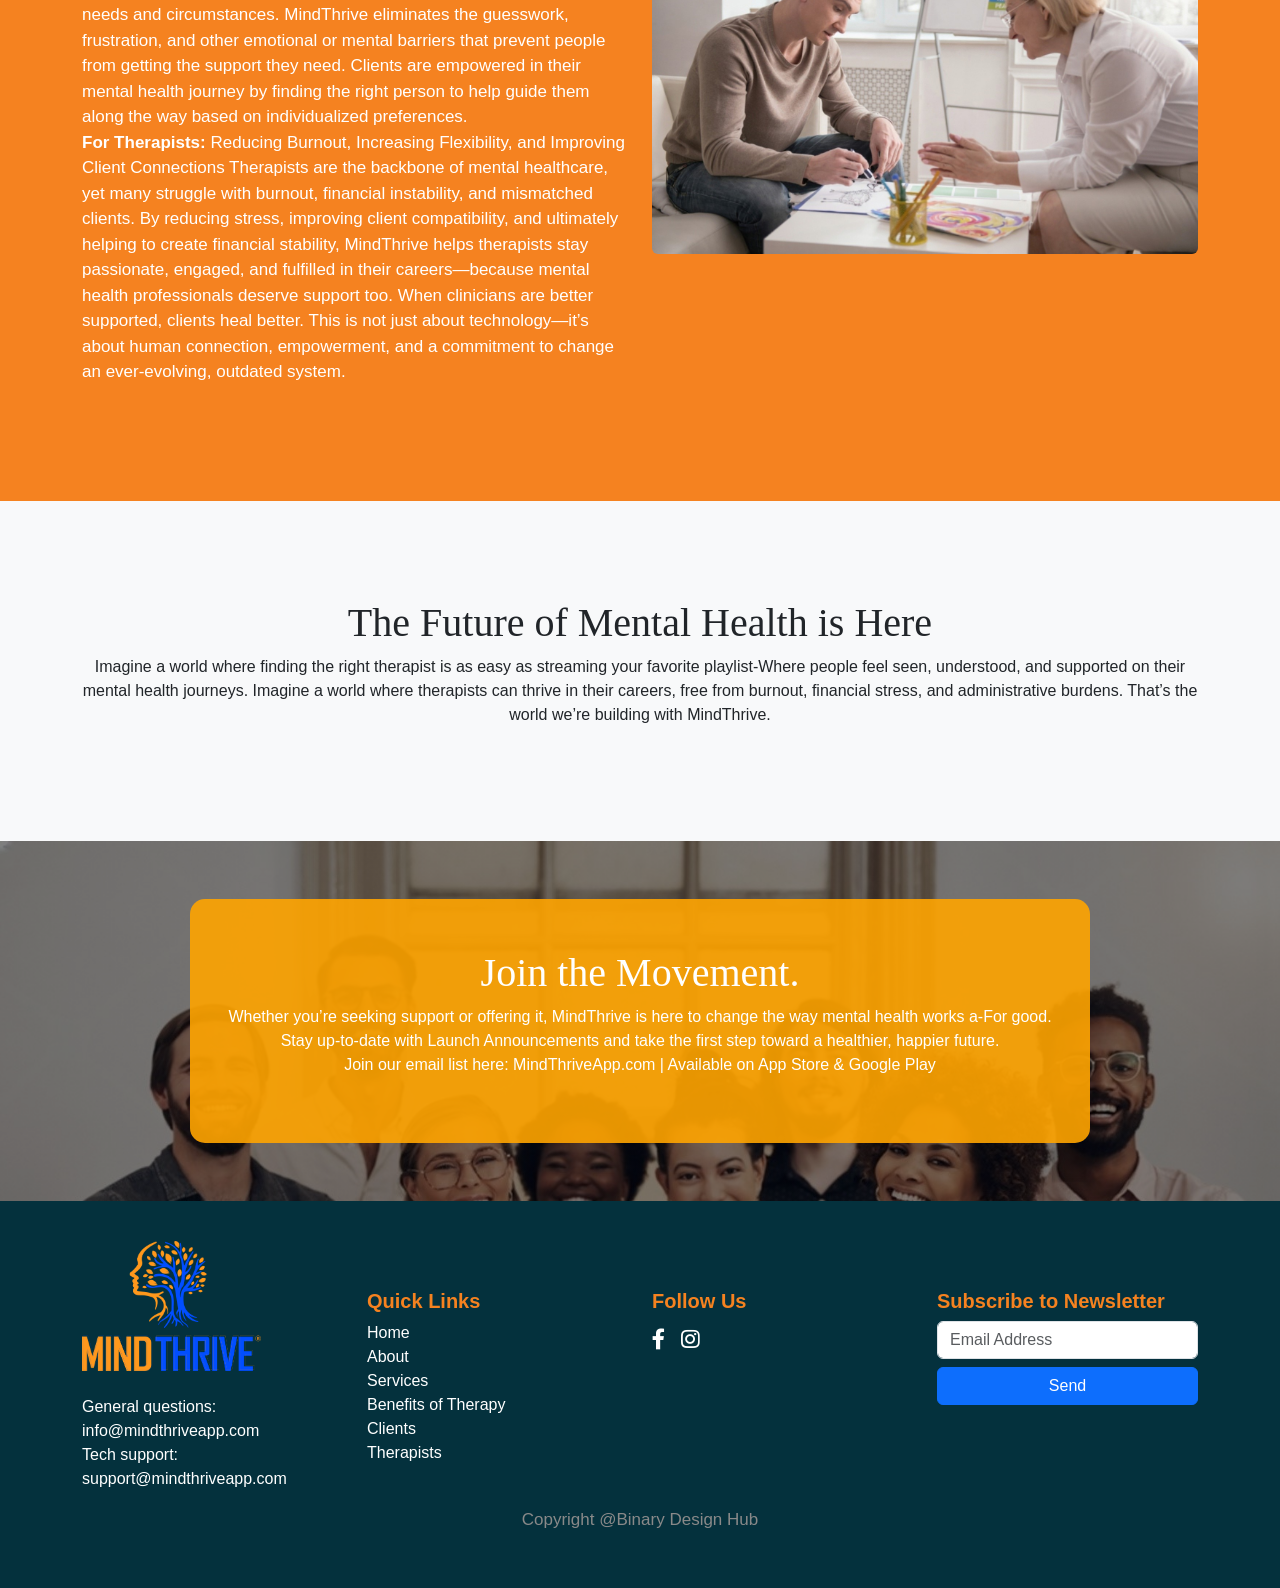
==== commit 5a24c9e1: "video thumnail change" ====
--- a/index.html
+++ b/index.html
@@ -210,7 +210,7 @@
 
       <div class="video-wrapper">
         <!-- Overlay -->
-        <div class="overlay"></div>
+        <!-- <div class="overlay"></div> -->
 
         <!-- Thumbnail -->
         <img
@@ -225,7 +225,7 @@
         <!-- Hidden Video -->
         <video id="myVideo" class="video-player" controls preload="none">
           <source
-            src="./images/MindThrive Final Animation (1).mp4"
+            src="./images/mind video.mp4"
             type="video/mp4"
           />
           Your browser does not support the video tag.
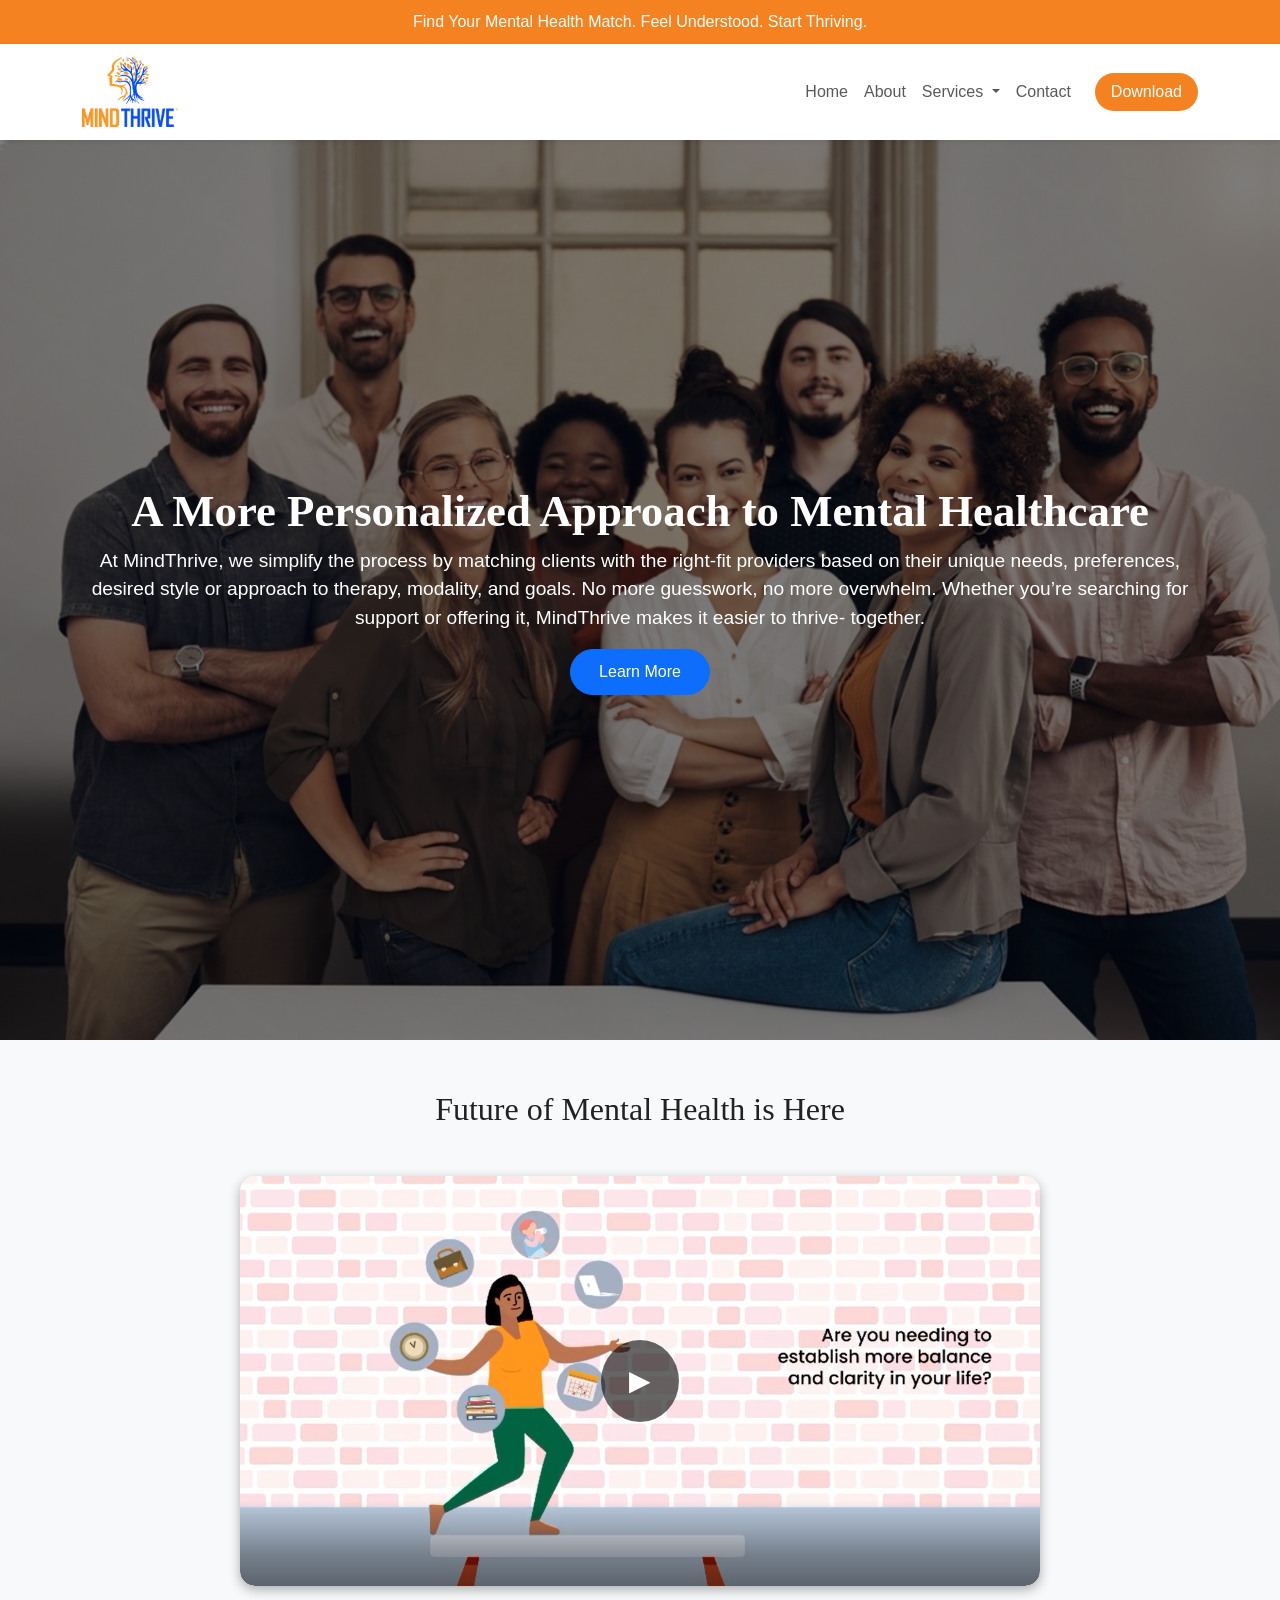
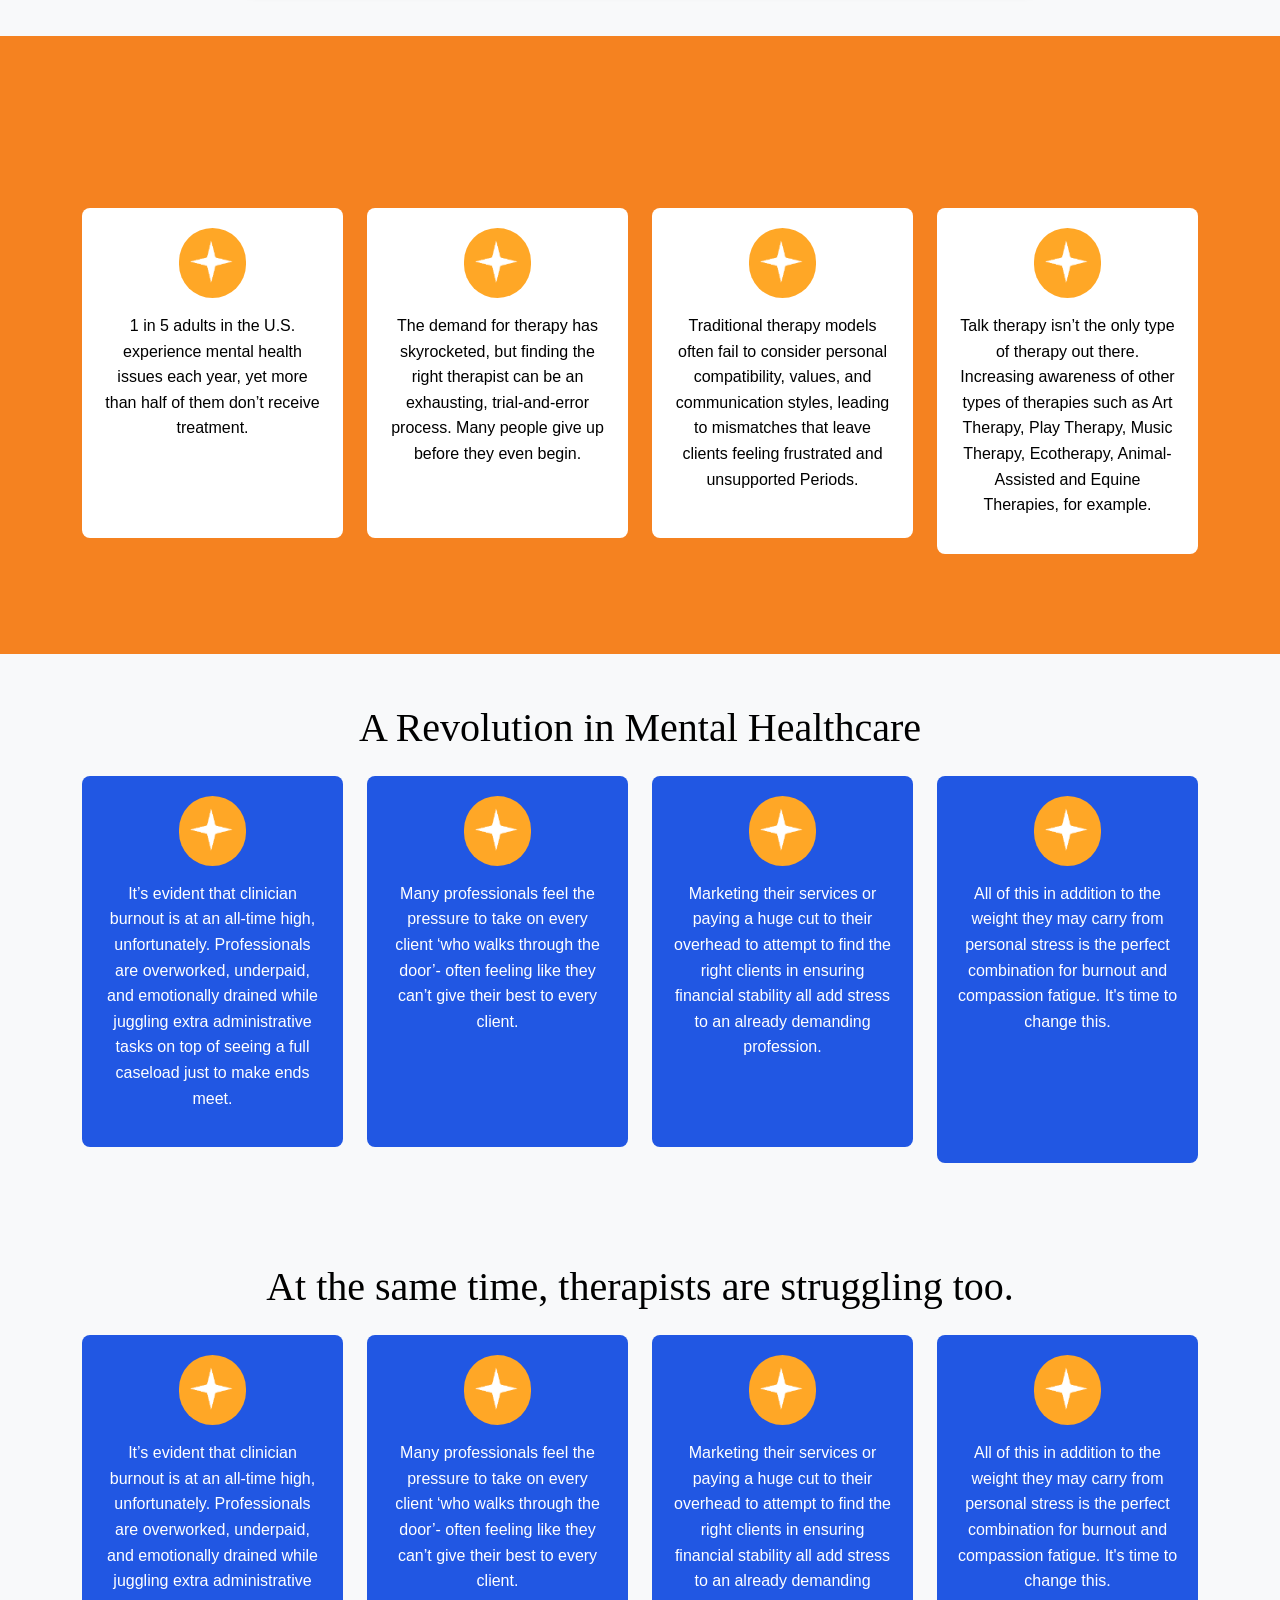
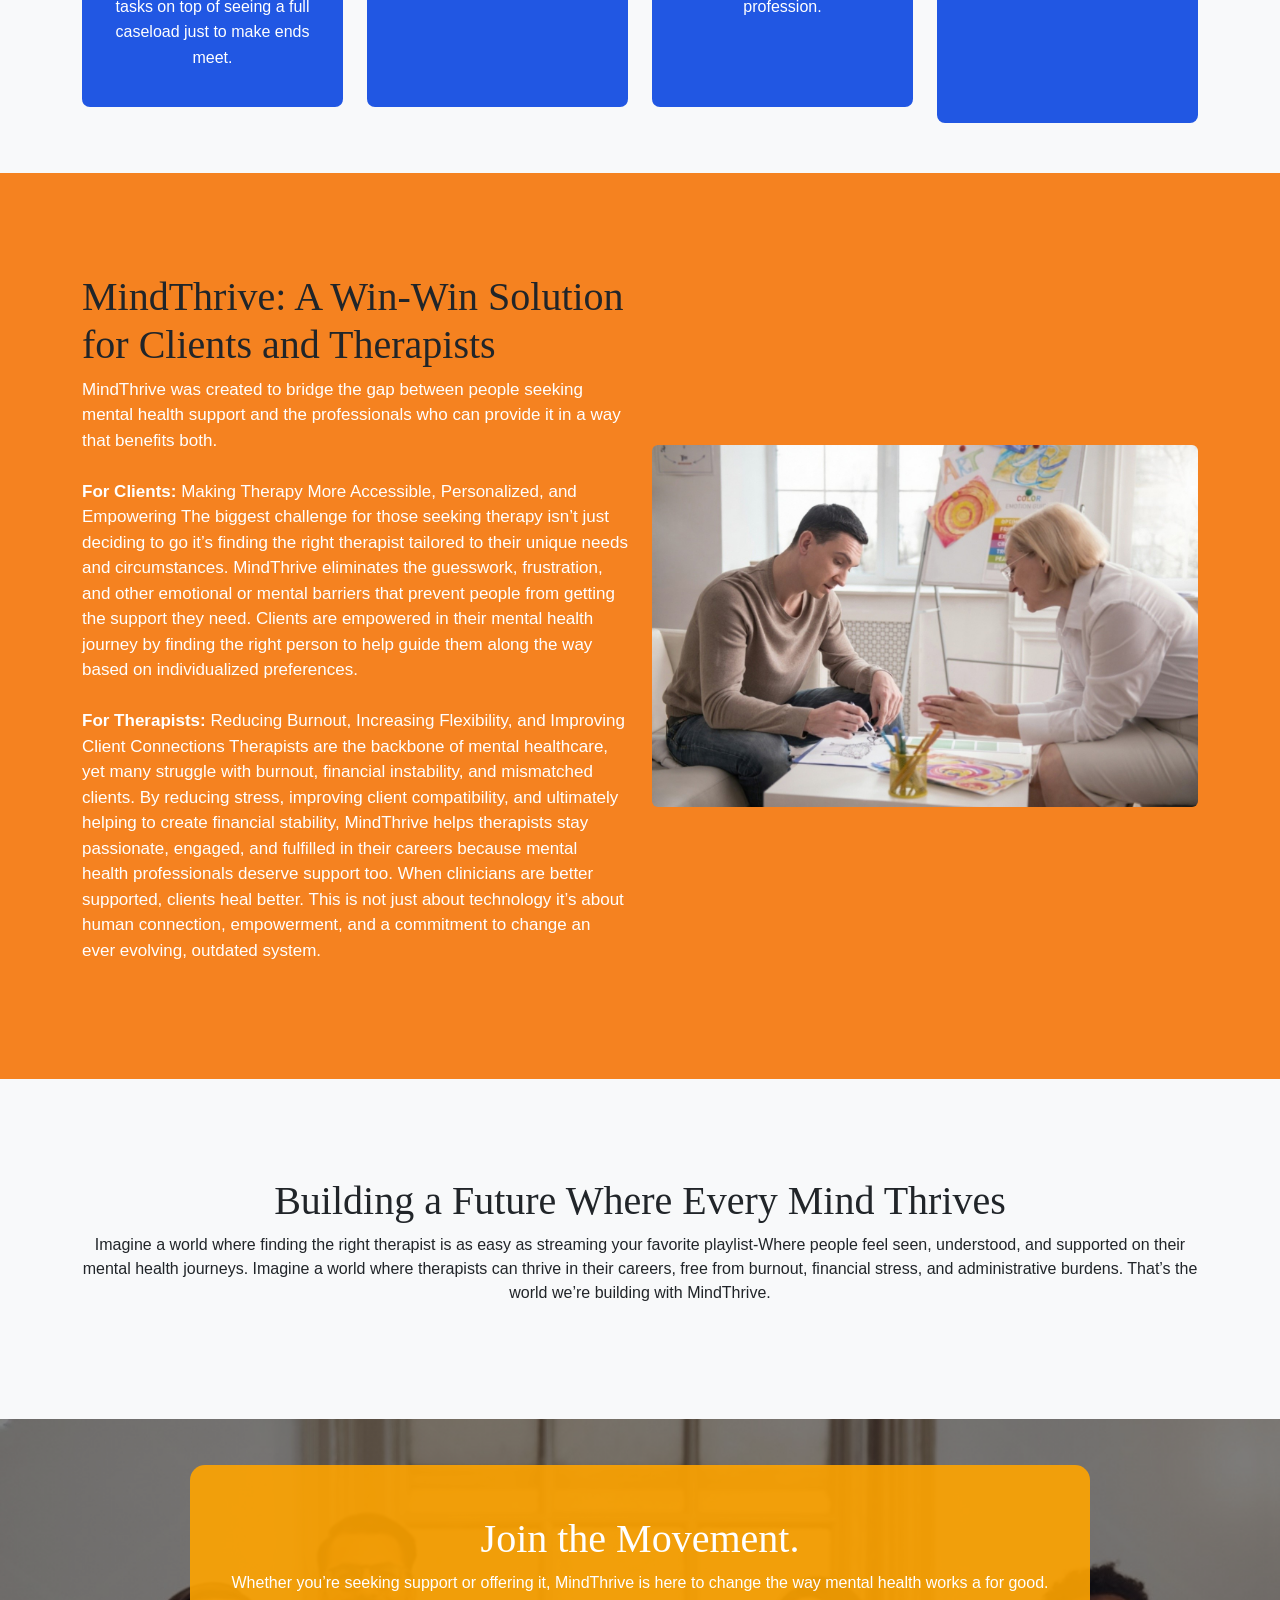
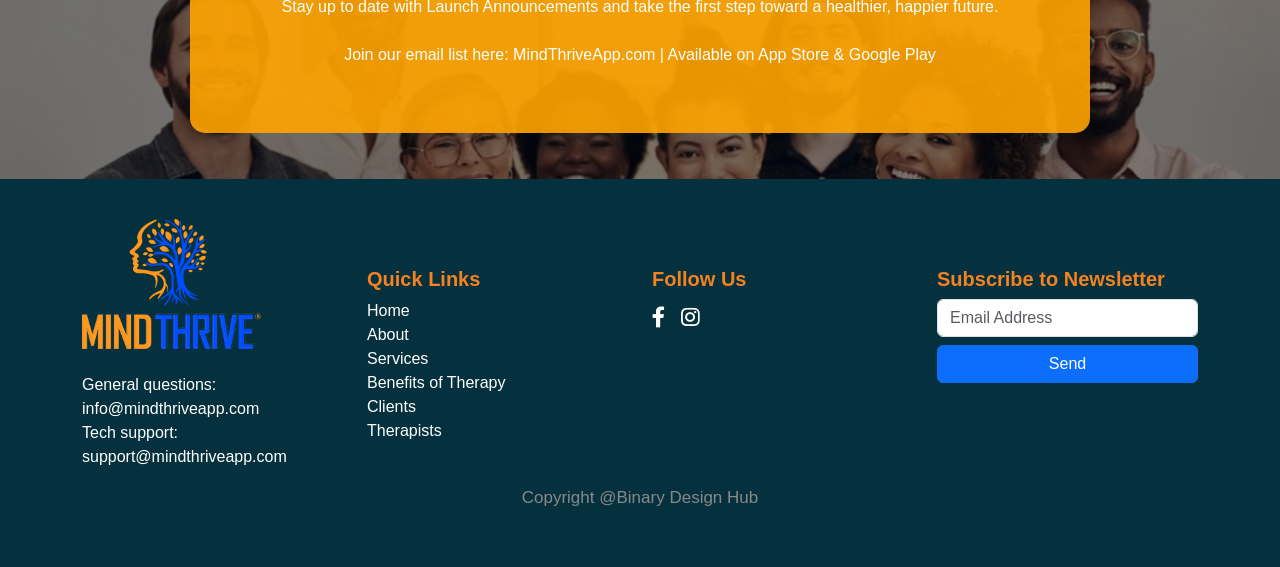
==== commit 1eb8cb04: "animation" ====
--- a/index.html
+++ b/index.html
@@ -102,107 +102,7 @@
       </div>
     </section>
 
-    <!-- Orange Section -->
-    <section class="section-orange text-center">
-      <div class="container">
-        <h2 data-aos="fade-down" data-aos-duration="1000">
-          A Revolution in Mental Healthcare
-        </h2>
-        <p data-aos="fade-down" data-aos-duration="1000">
-          How MindThrive Works
-        </p>
-        <div class="row mt-4">
-          <div class="col-md-3 mb-3">
-            <div
-              class="card-custom"
-              data-aos="fade-up"
-              data-aos-duration="1000"
-            >
-              <div class="icon-circle">
-                <img
-                  class="rounded-pill"
-                  src="./images/card-logo.png"
-                  height="70"
-                  alt=""
-                />
-              </div>
-              <p>
-                1 in 5 adults in the U.S. experience mental health issues each
-                year, yet more than half of them don’t receive treatment.
-              </p>
-            </div>
-          </div>
-
-          <div class="col-md-3 mb-3">
-            <div
-              class="card-custom"
-              data-aos="fade-up"
-              data-aos-duration="1000"
-            >
-              <div class="icon-circle">
-                <img
-                  class="rounded-pill"
-                  src="./images/card-logo.png"
-                  height="70"
-                  alt=""
-                />
-              </div>
-              <p>
-                The demand for therapy has skyrocketed, but finding the right
-                therapist can be an exhausting, trial-and-error process. Many
-                people give up before they even begin.
-              </p>
-            </div>
-          </div>
-
-          <div class="col-md-3 mb-3">
-            <div
-              class="card-custom"
-              data-aos="fade-up"
-              data-aos-duration="1000"
-            >
-              <div class="icon-circle">
-                <img
-                  class="rounded-pill"
-                  src="./images/card-logo.png"
-                  height="70"
-                  alt=""
-                />
-              </div>
-              <p>
-                Traditional therapy models often fail to consider personal
-                compatibility, values, and communication styles, leading to
-                mismatches that leave clients feeling frustrated and unsupported
-                Periods.
-              </p>
-            </div>
-          </div>
-
-          <div class="col-md-3">
-            <div
-              class="card-custom"
-              data-aos="fade-up"
-              data-aos-duration="1000"
-            >
-              <div class="icon-circle">
-                <img
-                  class="rounded-pill"
-                  src="./images/card-logo.png"
-                  height="70"
-                  alt=""
-                />
-              </div>
-              <p>
-                Talk therapy isn’t the only type of therapy out there.
-                Increasing awareness of other types of therapies such as Art
-                Therapy, Play Therapy, Music Therapy, Ecotherapy,
-                Animal-Assisted and Equine Therapies, for example.
-              </p>
-            </div>
-          </div>
-        </div>
-      </div>
-    </section>
+    
 
     <!-- Video Section -->
     <section class="video-section">
@@ -233,10 +133,115 @@
       </div>
     </section>
 
+
+    <!-- Orange Section -->
+    <section class="section-orange text-center">
+      <div class="container">
+        <h2 data-aos="fade-down" data-aos-duration="1000">
+          How MindThrive Works
+        </h2>
+        <!-- <p data-aos="fade-down" data-aos-duration="1000">
+          How MindThrive Works
+        </p> -->
+        <div class="row mt-4">
+          <div class="col-md-3 mb-3">
+            <div
+              class="card-custom"
+              data-aos="fade-up"
+              data-aos-duration="1000"
+            >
+              <div class="icon-circle">
+                <img
+                  class="rounded-pill"
+                  src="./images/card-logo.png"
+                  height="70"
+                  alt=""
+                />
+              </div>
+              <p>
+                1 in 5 adults in the U.S. experience mental health issues each
+                year, yet more than half of them don’t receive treatment.
+              </p>
+            </div>
+          </div>
+
+          <div class="col-md-3 mb-3">
+            <div
+              class="card-custom"
+              data-aos="fade-up"
+              data-aos-duration="1000"
+            >
+              <div class="icon-circle">
+                <img
+                  class="rounded-pill"
+                  src="./images/card-logo.png"
+                  height="70"
+                  alt=""
+                />
+              </div>
+              <p>
+                The demand for therapy has skyrocketed, but finding the right
+                therapist can be an exhausting, trial-and-error process. Many
+                people give up before they even begin.
+              </p>
+            </div>
+          </div>
+
+          <div class="col-md-3 mb-3">
+            <div
+              class="card-custom"
+              data-aos="fade-up"
+              data-aos-duration="1000"
+            >
+              <div class="icon-circle">
+                <img
+                  class="rounded-pill"
+                  src="./images/card-logo.png"
+                  height="70"
+                  alt=""
+                />
+              </div>
+              <p>
+                Traditional therapy models often fail to consider personal
+                compatibility, values, and communication styles, leading to
+                mismatches that leave clients feeling frustrated and unsupported
+                Periods.
+              </p>
+            </div>
+          </div>
+
+          <div class="col-md-3">
+            <div
+              class="card-custom"
+              data-aos="fade-up"
+              data-aos-duration="1000"
+            >
+              <div class="icon-circle">
+                <img
+                  class="rounded-pill"
+                  src="./images/card-logo.png"
+                  height="70"
+                  alt=""
+                />
+              </div>
+              <p>
+                Talk therapy isn’t the only type of therapy out there.
+                Increasing awareness of other types of therapies such as Art
+                Therapy, Play Therapy, Music Therapy, Ecotherapy,
+                Animal-Assisted and Equine Therapies, for example.
+              </p>
+            </div>
+          </div>
+        </div>
+      </div>
+    </section>
+
+
+
     <!-- Blue Section -->
     <section class="section-blue text-center">
       <div class="container">
-        <h2>At the same time, therapists are struggling too.</h2>
+        <h2>A Revolution in Mental Healthcare</h2>
         <div class="row mt-4">
           <div class="col-md-3 mb-3">
             <div class="card-custom-blue">
@@ -313,6 +318,93 @@
         </div>
       </div>
     </section>
+
+
+
+
+    <!-- Blue Section 2-->
+    <section class="section-blue text-center">
+      <div class="container">
+        <h2>At the same time, therapists are struggling too.</h2>
+        <div class="row mt-4">
+          <div class="col-md-3 mb-3">
+            <div class="card-custom-blue">
+              <div class="icon-circle">
+                <img
+                  class="rounded-pill"
+                  src="./images/card-logo.png"
+                  height="70"
+                  alt=""
+                />
+              </div>
+              <p>
+                It’s evident that clinician burnout is at an all-time high,
+                unfortunately. Professionals are overworked, underpaid, and
+                emotionally drained while juggling extra administrative tasks on
+                top of seeing a full caseload just to make ends meet.
+              </p>
+            </div>
+          </div>
+
+          <div class="col-md-3 mb-3">
+            <div class="card-custom-blue">
+              <div class="icon-circle">
+                <img
+                  class="rounded-pill"
+                  src="./images/card-logo.png"
+                  height="70"
+                  alt=""
+                />
+              </div>
+              <p>
+                Many professionals feel the pressure to take on every client
+                ‘who walks through the door’- often feeling like they can’t give
+                their best to every client.
+              </p>
+            </div>
+          </div>
+
+          <div class="col-md-3 mb-3">
+            <div class="card-custom-blue">
+              <div class="icon-circle">
+                <img
+                  class="rounded-pill"
+                  src="./images/card-logo.png"
+                  height="70"
+                  alt=""
+                />
+              </div>
+              <p>
+                Marketing their services or paying a huge cut to their overhead
+                to attempt to find the right clients in ensuring financial
+                stability all add stress to an already demanding profession.
+              </p>
+            </div>
+          </div>
+
+          <div class="col-md-3">
+            <div class="card-custom-blue">
+              <div class="icon-circle">
+                <img
+                  class="rounded-pill"
+                  src="./images/card-logo.png"
+                  height="70"
+                  alt=""
+                />
+              </div>
+              <p>
+                All of this in addition to the weight they may carry from
+                personal stress is the perfect combination for burnout and
+                compassion fatigue. It's time to change this.
+              </p>
+            </div>
+          </div>
+        </div>
+      </div>
+    </section>
+
+
+
 
     <!-- Split Section -->
     <section class="split-section">
@@ -322,28 +414,28 @@
             <h2>MindThrive: A Win-Win Solution for Clients and Therapists</h2>
             <p>
               MindThrive was created to bridge the gap between people seeking
-              mental health support and the professionals who can provide it— in
-              a way that benefits both.<br />
+              mental health support and the professionals who can provide it in
+              a way that benefits both.<br /><br>
               <b>For Clients:</b> Making Therapy More Accessible, Personalized,
               and Empowering The biggest challenge for those seeking therapy
-              isn’t just deciding to go— it’s finding the right therapist
+              isn’t just deciding to go it’s finding the right therapist
               tailored to their unique needs and circumstances. MindThrive
               eliminates the guesswork, frustration, and other emotional or
               mental barriers that prevent people from getting the support they
               need. Clients are empowered in their mental health journey by
               finding the right person to help guide them along the way based on
-              individualized preferences.<br />
+              individualized preferences.<br /><br>
               <b>For Therapists:</b> Reducing Burnout, Increasing Flexibility,
               and Improving Client Connections Therapists are the backbone of
               mental healthcare, yet many struggle with burnout, financial
               instability, and mismatched clients. By reducing stress, improving
               client compatibility, and ultimately helping to create financial
               stability, MindThrive helps therapists stay passionate, engaged,
-              and fulfilled in their careers—because mental health professionals
+              and fulfilled in their careers because mental health professionals
               deserve support too. When clinicians are better supported, clients
-              heal better. This is not just about technology—it’s about human
+              heal better. This is not just about technology it’s about human
               connection, empowerment, and a commitment to change an
-              ever-evolving, outdated system.
+              ever evolving, outdated system.
             </p>
           </div>
           <div class="col-md-6">
@@ -360,7 +452,7 @@
     <!-- White Section -->
     <section class="white text-center py-5">
       <div class="container">
-        <h2>The Future of Mental Health is Here</h2>
+        <h2>Building a Future Where Every Mind Thrives</h2>
         <p>
           Imagine a world where finding the right therapist is as easy as
           streaming your favorite playlist-Where people feel seen, understood,
@@ -378,9 +470,9 @@
         <h3>Join the Movement.</h3>
         <p>
           Whether you’re seeking support or offering it, MindThrive is here to
-          change the way mental health works a-For good. Stay up-to-date with
+          change the way mental health works a for good. Stay up to date with
           Launch Announcements and take the first step toward a healthier,
-          happier future.<br />
+          happier future.<br /><br>
           Join our email list here: MindThriveApp.com | Available on App Store &
           Google Play
         </p>
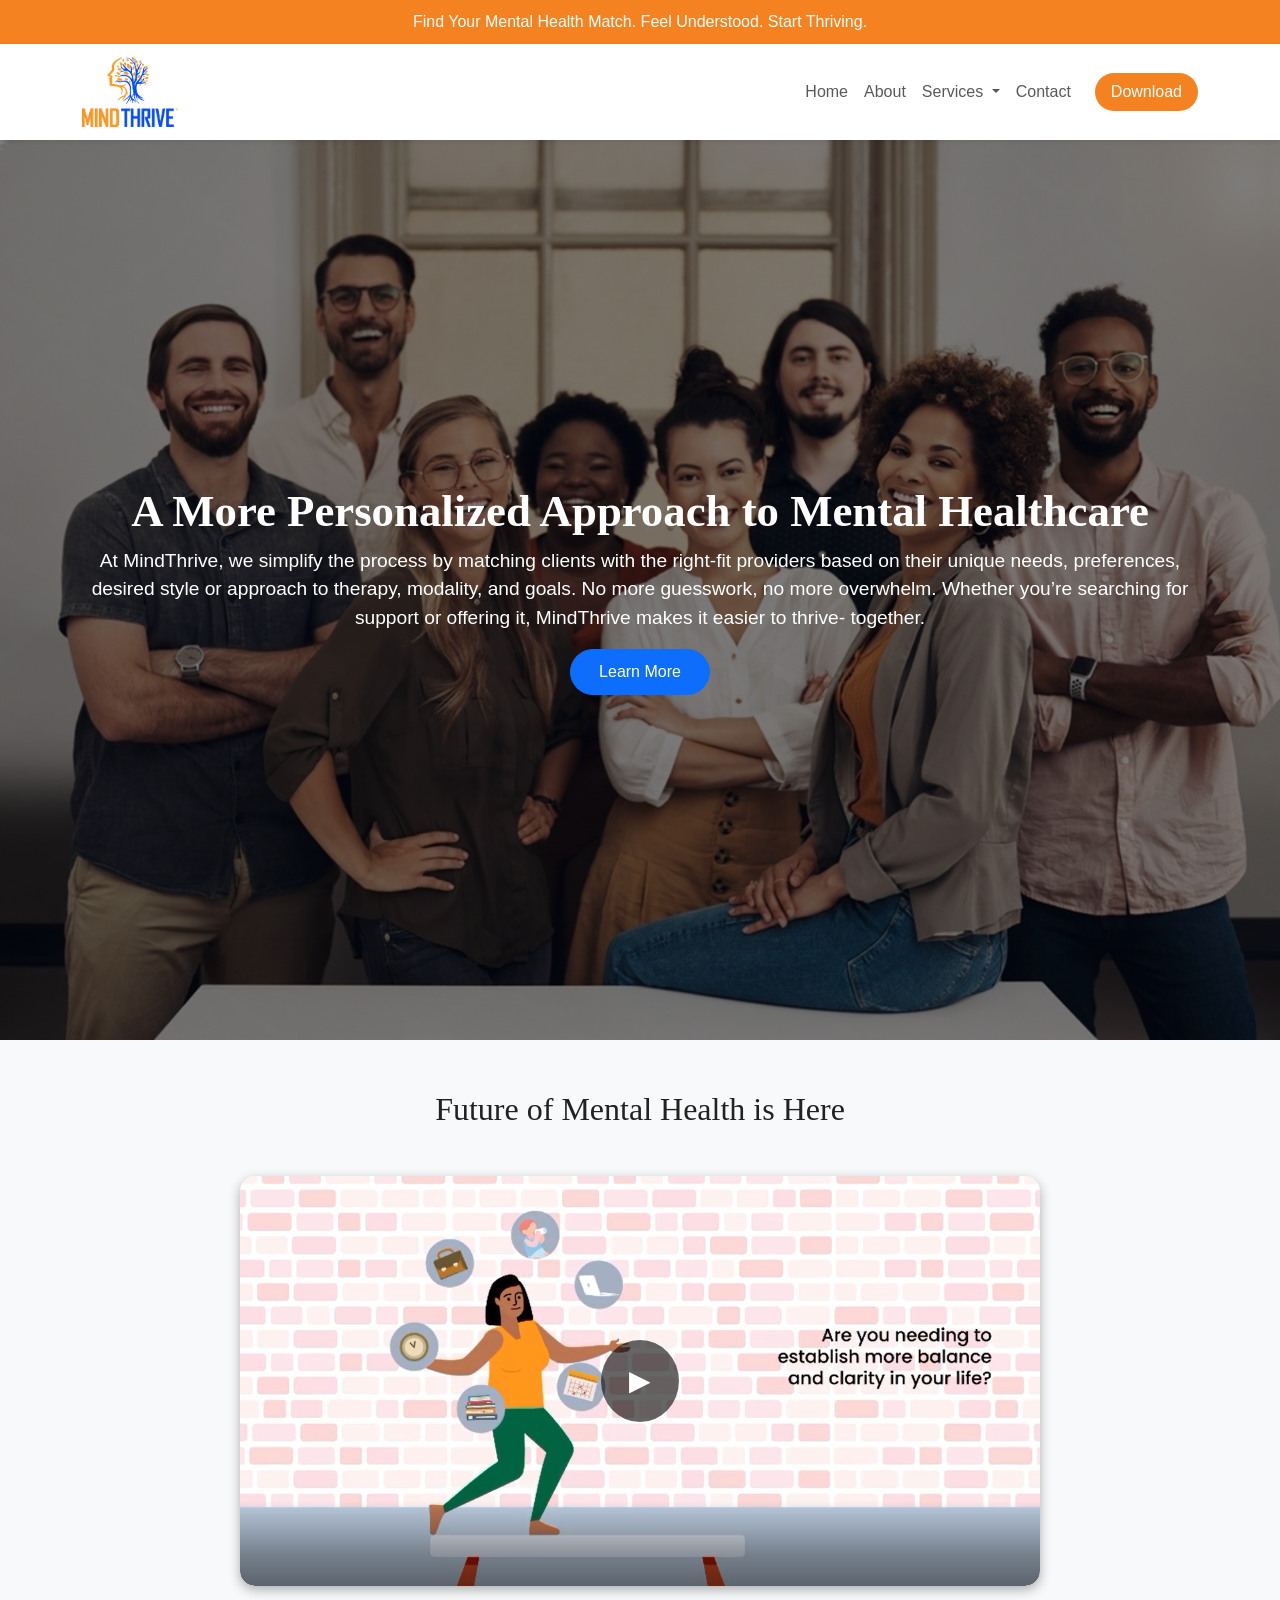
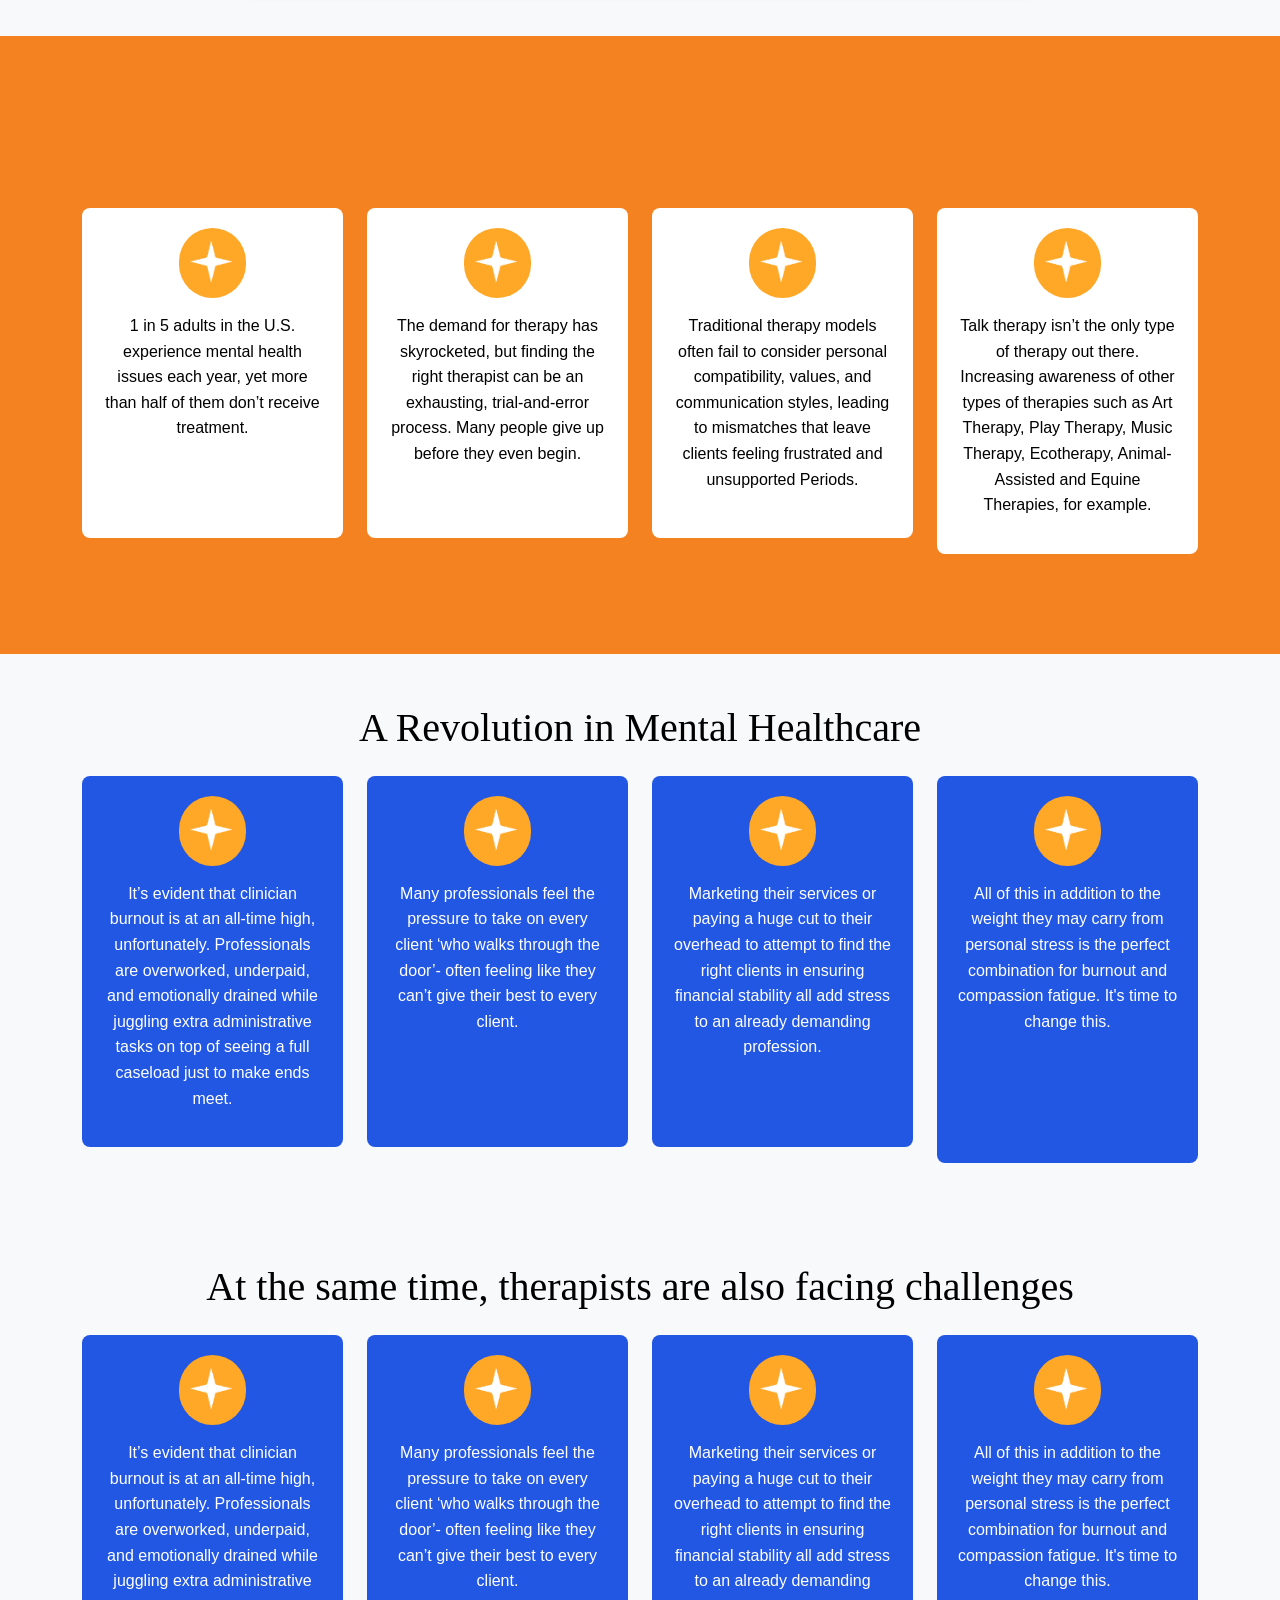
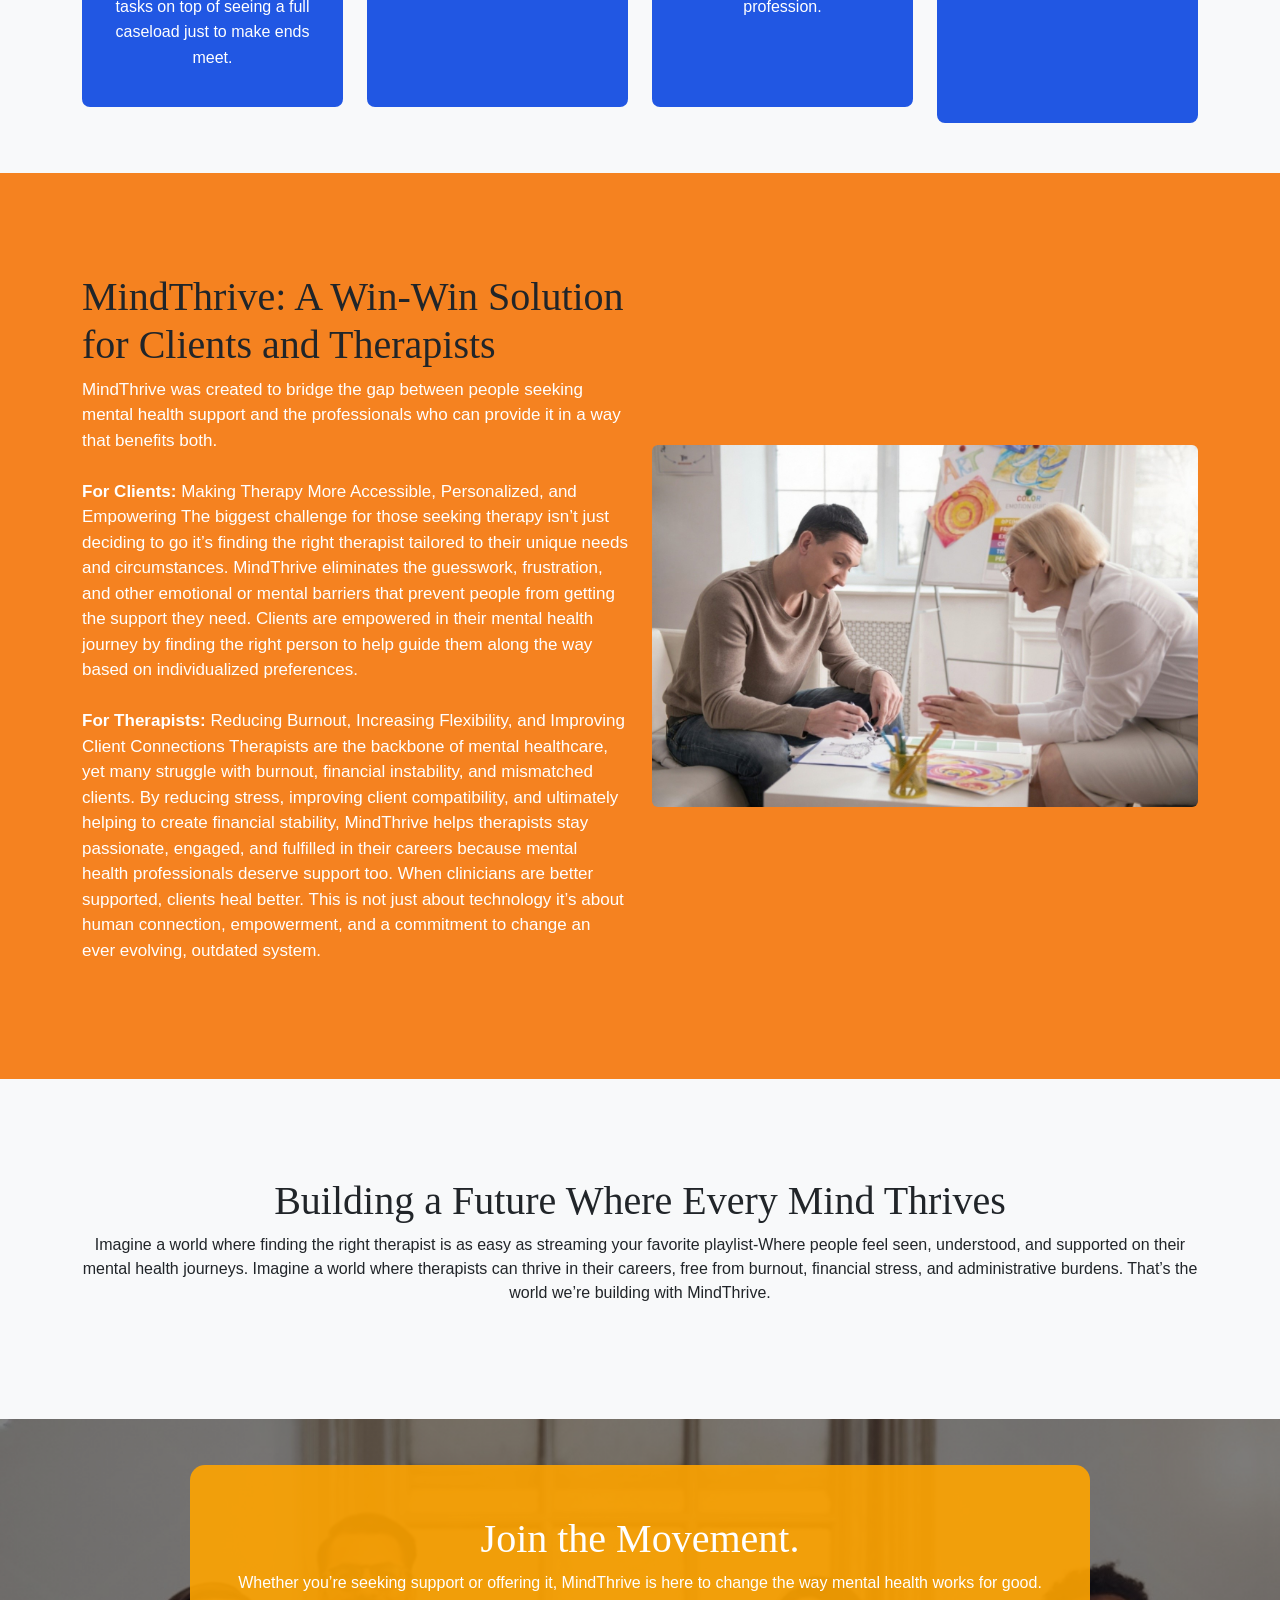
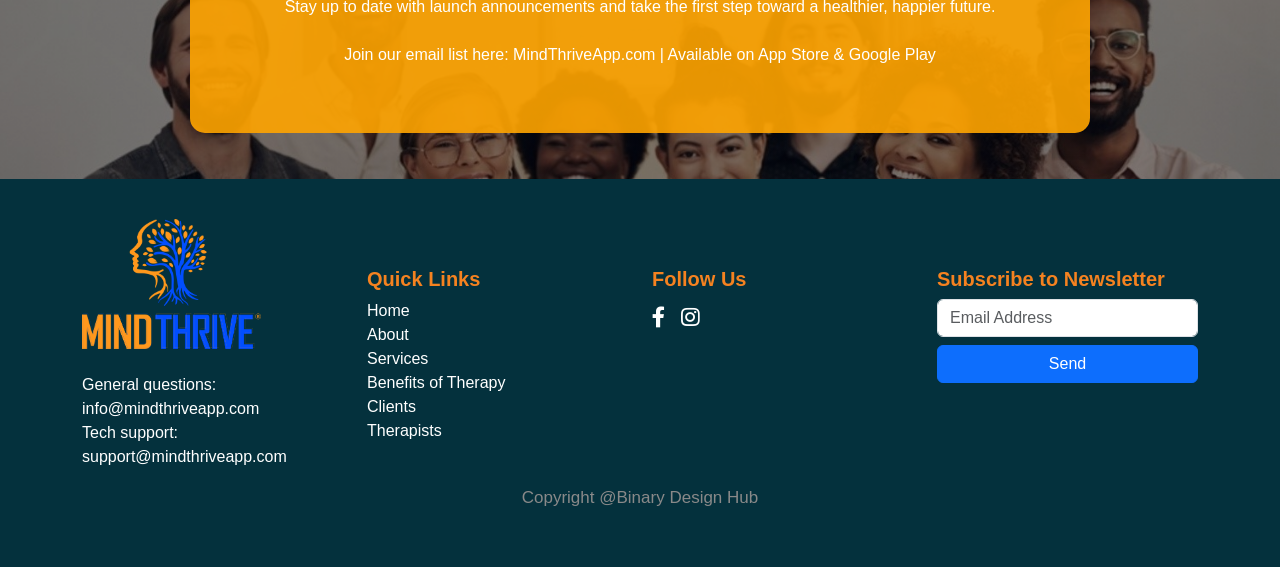
==== commit a90762ca: "changes" ====
--- a/index.html
+++ b/index.html
@@ -325,7 +325,7 @@
     <!-- Blue Section 2-->
     <section class="section-blue text-center">
       <div class="container">
-        <h2>At the same time, therapists are struggling too.</h2>
+        <h2>At the same time, therapists are also facing challenges</h2>
         <div class="row mt-4">
           <div class="col-md-3 mb-3">
             <div class="card-custom-blue">
@@ -469,10 +469,7 @@
       <div class="join-movement-box text-center">
         <h3>Join the Movement.</h3>
         <p>
-          Whether you’re seeking support or offering it, MindThrive is here to
-          change the way mental health works a for good. Stay up to date with
-          Launch Announcements and take the first step toward a healthier,
-          happier future.<br /><br>
+          Whether you’re seeking support or offering it, MindThrive is here to change the way mental health works for good. Stay up to date with launch announcements and take the first step toward a healthier, happier future.<br /><br>
           Join our email list here: MindThriveApp.com | Available on App Store &
           Google Play
         </p>
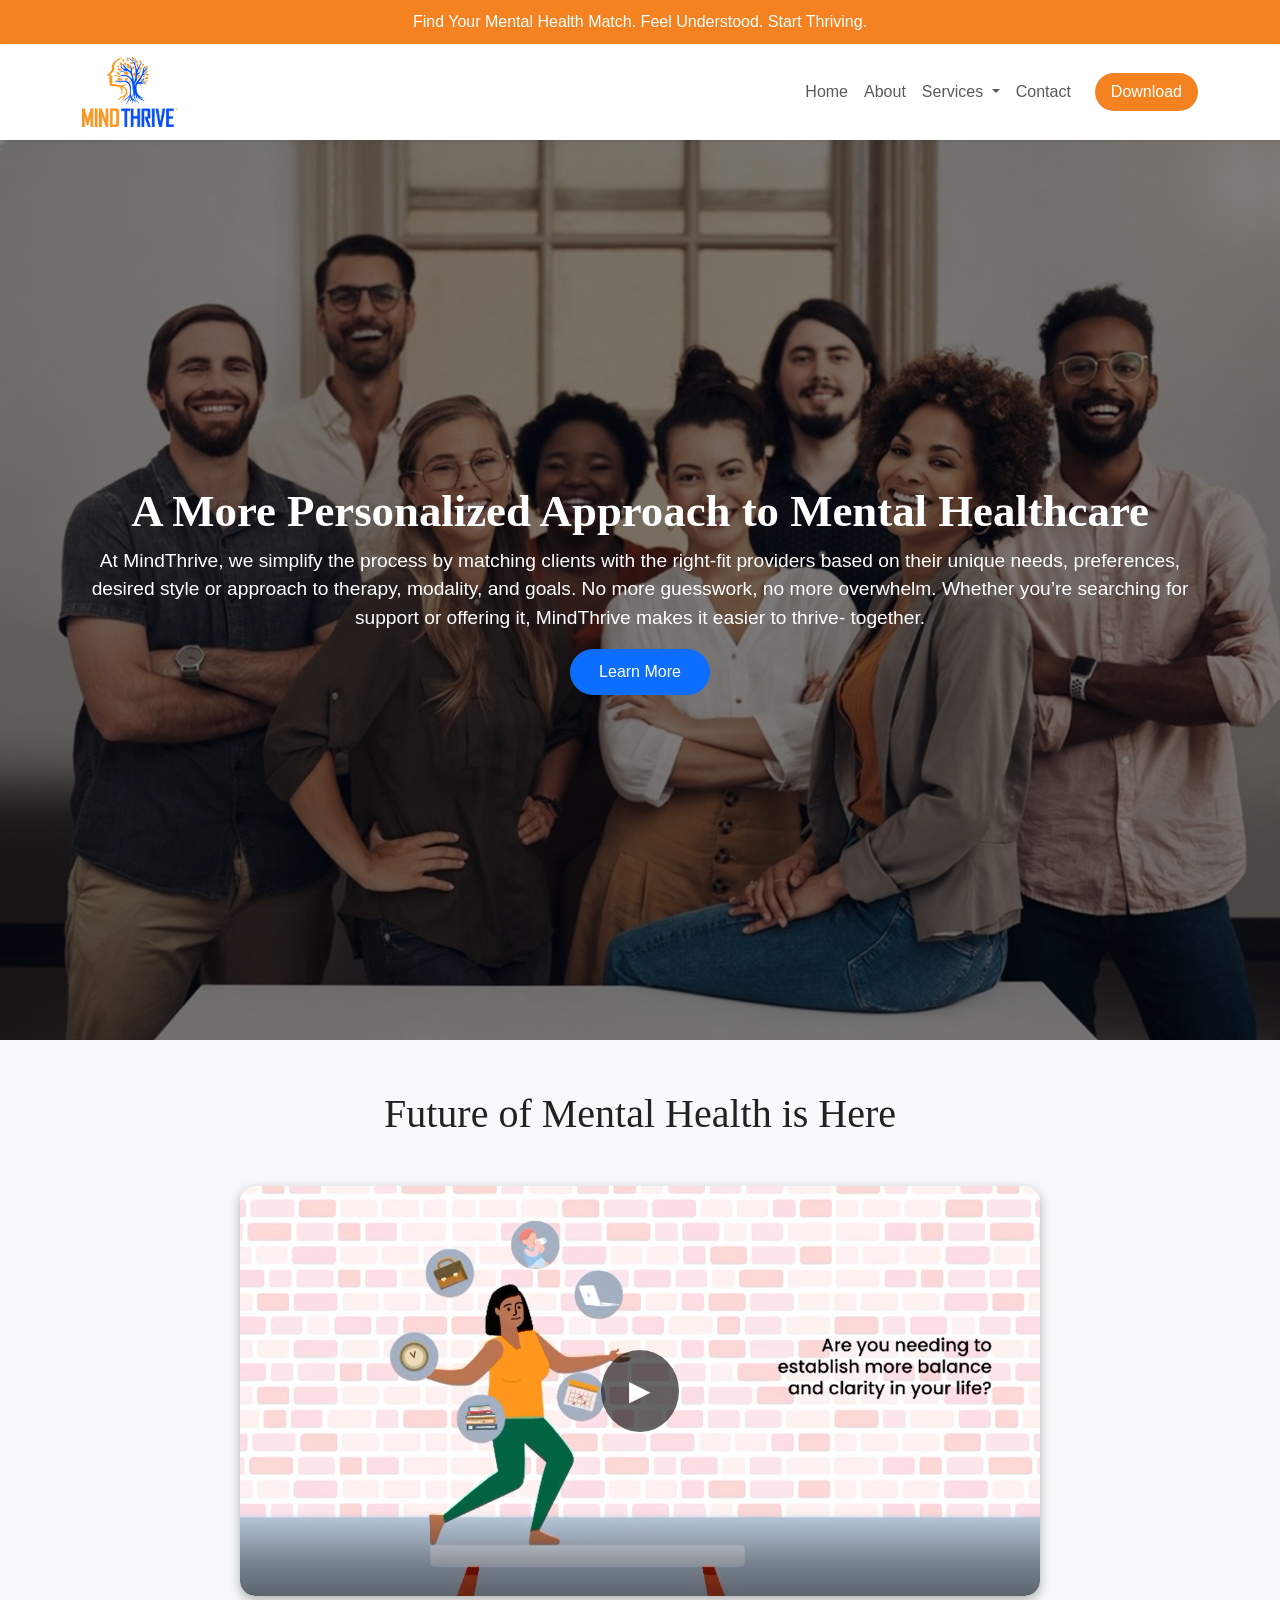
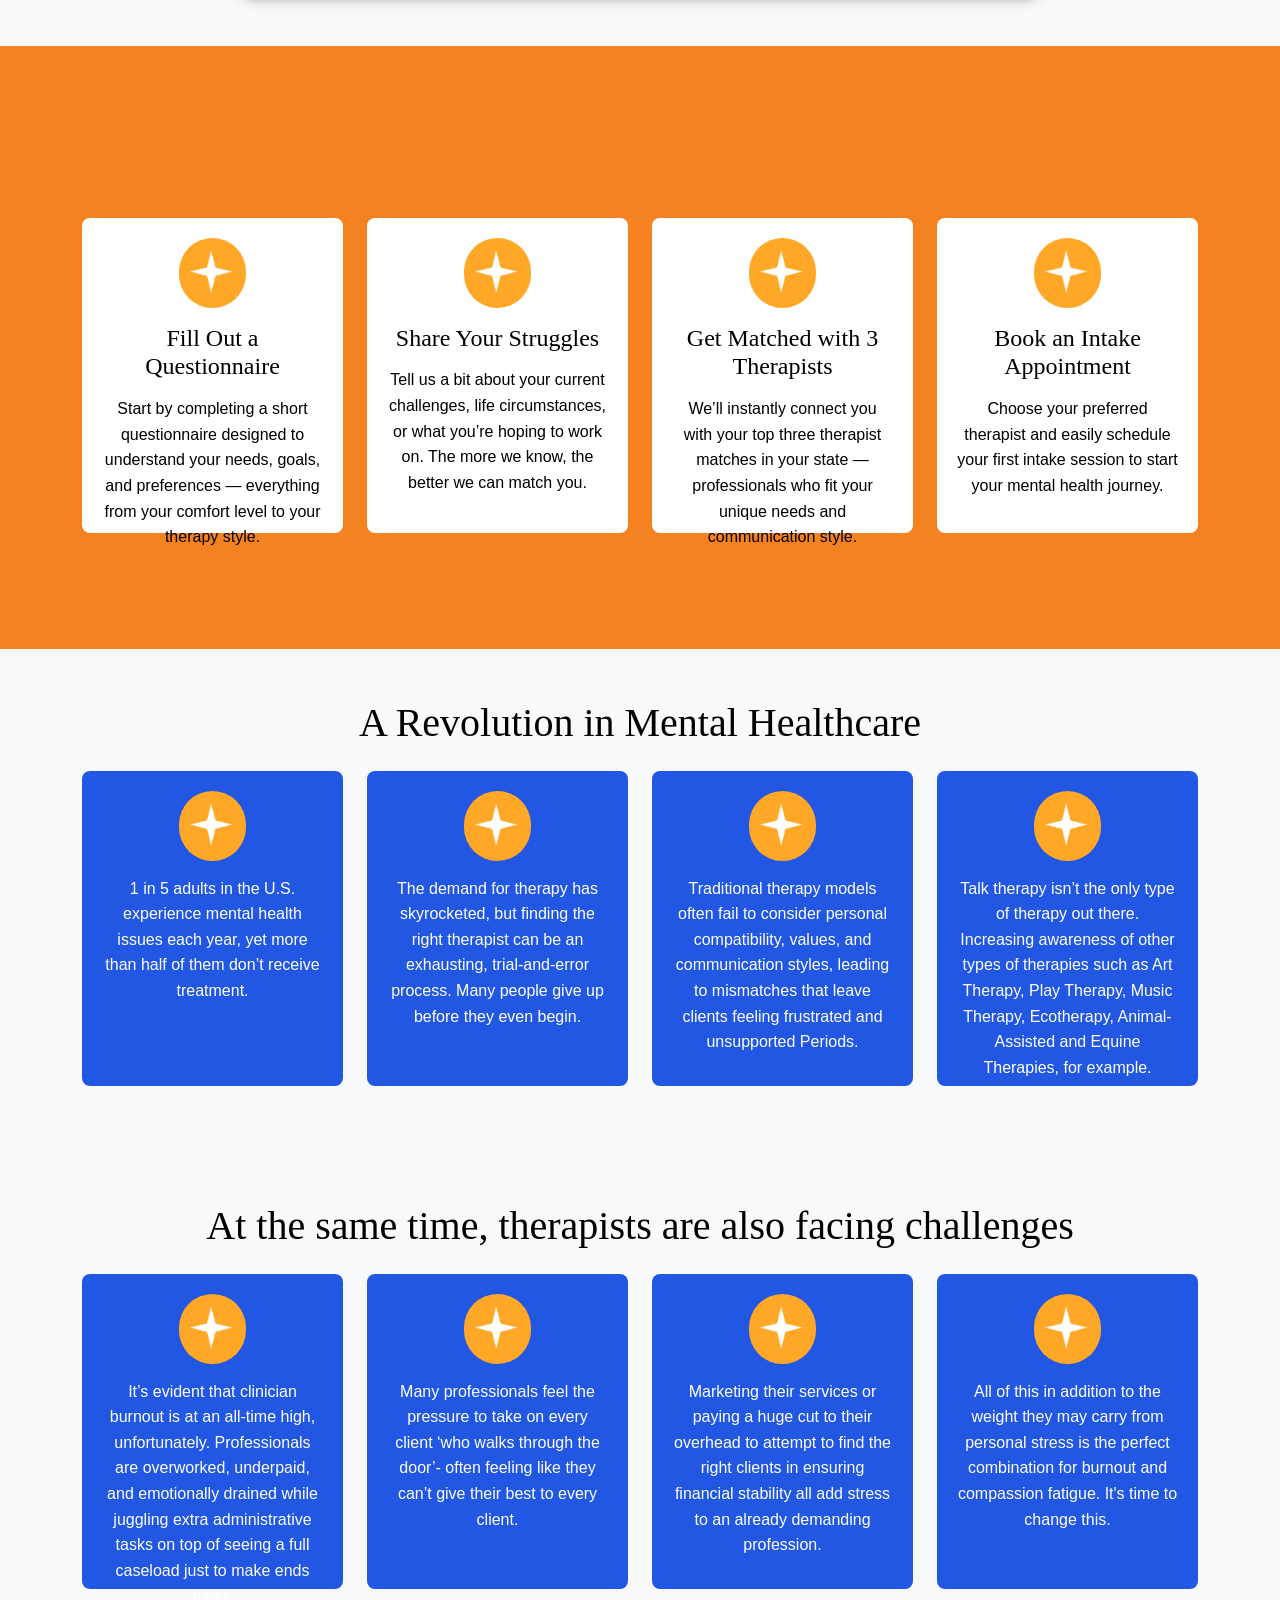
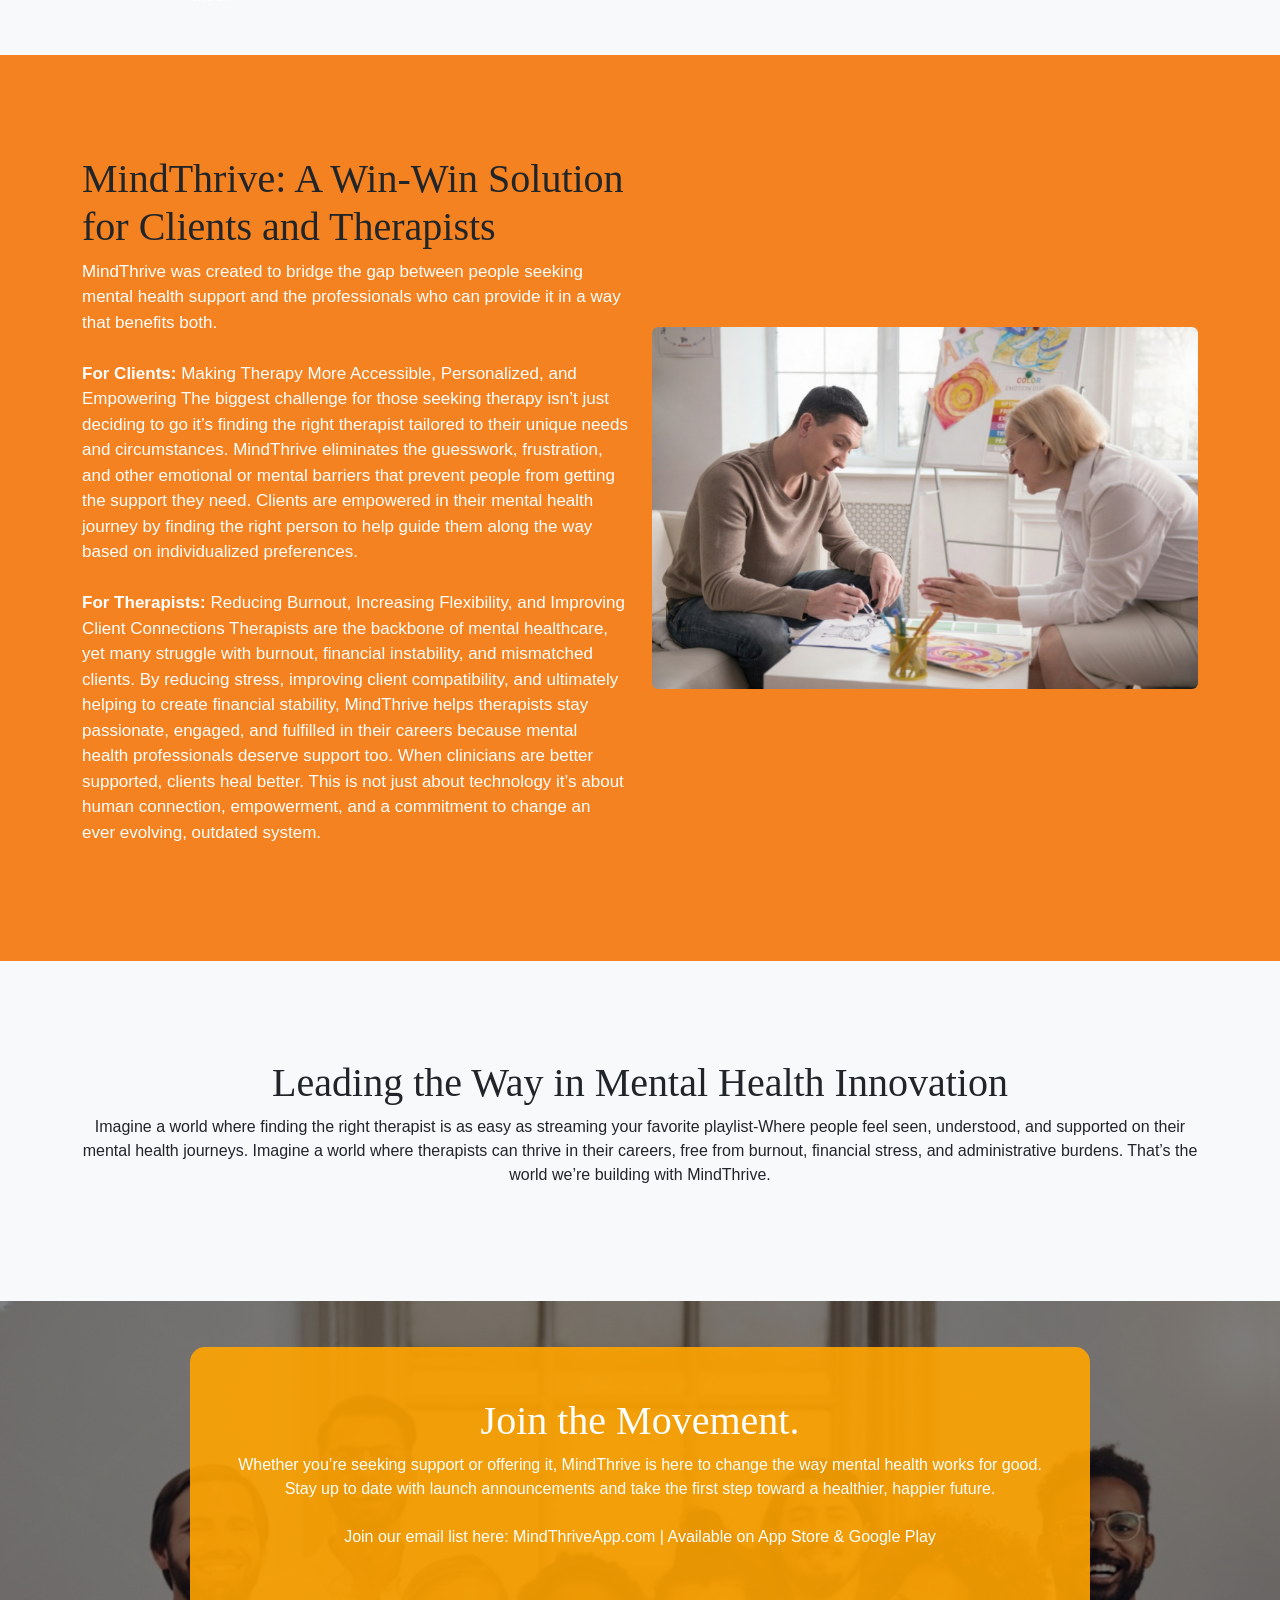
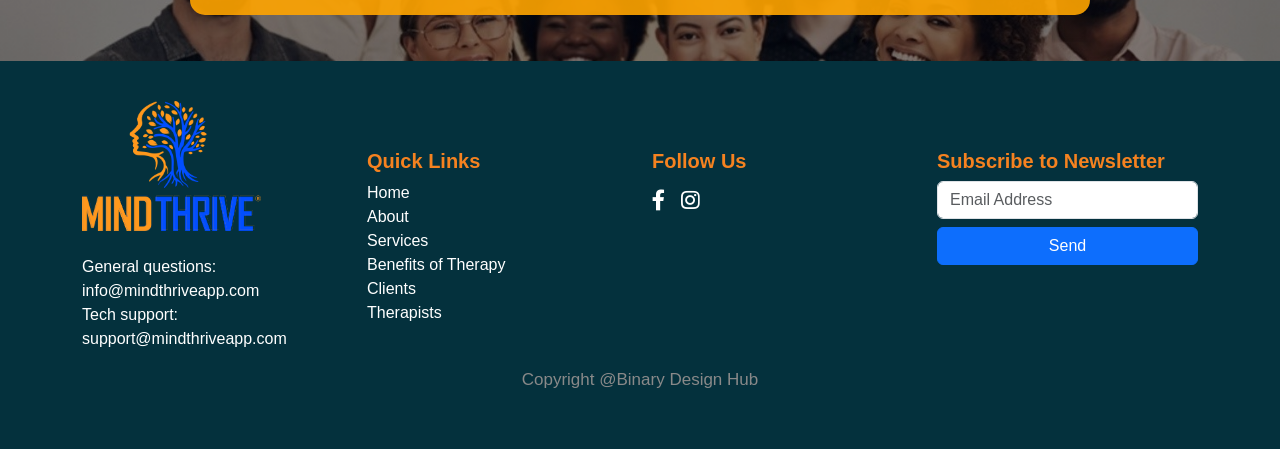
==== commit 676ca87e: "HOME PAGE CHANGES" ====
--- a/index.html
+++ b/index.html
@@ -158,9 +158,9 @@
                   alt=""
                 />
               </div>
-              <p>
-                1 in 5 adults in the U.S. experience mental health issues each
-                year, yet more than half of them don’t receive treatment.
+              <h5 class="mt-3">Fill Out a Questionnaire</h5>
+              <p>
+                Start by completing a short questionnaire designed to understand your needs, goals, and preferences — everything from your comfort level to your therapy style.
               </p>
             </div>
           </div>
@@ -179,10 +179,9 @@
                   alt=""
                 />
               </div>
-              <p>
-                The demand for therapy has skyrocketed, but finding the right
-                therapist can be an exhausting, trial-and-error process. Many
-                people give up before they even begin.
+              <h5 class="mt-3">Share Your Struggles</h5>
+              <p>
+                Tell us a bit about your current challenges, life circumstances, or what you’re hoping to work on. The more we know, the better we can match you.
               </p>
             </div>
           </div>
@@ -201,11 +200,9 @@
                   alt=""
                 />
               </div>
-              <p>
-                Traditional therapy models often fail to consider personal
-                compatibility, values, and communication styles, leading to
-                mismatches that leave clients feeling frustrated and unsupported
-                Periods.
+              <h5 class="mt-3">Get Matched with 3 Therapists</h5>
+              <p>
+                We’ll instantly connect you with your top three therapist matches in your state — professionals who fit your unique needs and communication style.
               </p>
             </div>
           </div>
@@ -224,11 +221,9 @@
                   alt=""
                 />
               </div>
-              <p>
-                Talk therapy isn’t the only type of therapy out there.
-                Increasing awareness of other types of therapies such as Art
-                Therapy, Play Therapy, Music Therapy, Ecotherapy,
-                Animal-Assisted and Equine Therapies, for example.
+              <h5 class="mt-3">Book an Intake Appointment</h5>
+              <p>
+                Choose your preferred therapist and easily schedule your first intake session to start your mental health journey.
               </p>
             </div>
           </div>
@@ -254,46 +249,39 @@
                 />
               </div>
               <p>
-                It’s evident that clinician burnout is at an all-time high,
-                unfortunately. Professionals are overworked, underpaid, and
-                emotionally drained while juggling extra administrative tasks on
-                top of seeing a full caseload just to make ends meet.
-              </p>
-            </div>
-          </div>
-
-          <div class="col-md-3 mb-3">
-            <div class="card-custom-blue">
-              <div class="icon-circle">
-                <img
-                  class="rounded-pill"
-                  src="./images/card-logo.png"
-                  height="70"
-                  alt=""
-                />
-              </div>
-              <p>
-                Many professionals feel the pressure to take on every client
-                ‘who walks through the door’- often feeling like they can’t give
-                their best to every client.
-              </p>
-            </div>
-          </div>
-
-          <div class="col-md-3 mb-3">
-            <div class="card-custom-blue">
-              <div class="icon-circle">
-                <img
-                  class="rounded-pill"
-                  src="./images/card-logo.png"
-                  height="70"
-                  alt=""
-                />
-              </div>
-              <p>
-                Marketing their services or paying a huge cut to their overhead
-                to attempt to find the right clients in ensuring financial
-                stability all add stress to an already demanding profession.
+                1 in 5 adults in the U.S. experience mental health issues each year, yet more than half of them don’t receive treatment.
+              </p>
+            </div>
+          </div>
+
+          <div class="col-md-3 mb-3">
+            <div class="card-custom-blue">
+              <div class="icon-circle">
+                <img
+                  class="rounded-pill"
+                  src="./images/card-logo.png"
+                  height="70"
+                  alt=""
+                />
+              </div>
+              <p>
+                The demand for therapy has skyrocketed, but finding the right therapist can be an exhausting, trial-and-error process. Many people give up before they even begin.
+              </p>
+            </div>
+          </div>
+
+          <div class="col-md-3 mb-3">
+            <div class="card-custom-blue">
+              <div class="icon-circle">
+                <img
+                  class="rounded-pill"
+                  src="./images/card-logo.png"
+                  height="70"
+                  alt=""
+                />
+              </div>
+              <p>
+                Traditional therapy models often fail to consider personal compatibility, values, and communication styles, leading to mismatches that leave clients feeling frustrated and unsupported Periods.
               </p>
             </div>
           </div>
@@ -309,9 +297,7 @@
                 />
               </div>
               <p>
-                All of this in addition to the weight they may carry from
-                personal stress is the perfect combination for burnout and
-                compassion fatigue. It's time to change this.
+                Talk therapy isn’t the only type of therapy out there. Increasing awareness of other types of therapies such as Art Therapy, Play Therapy, Music Therapy, Ecotherapy, Animal-Assisted and Equine Therapies, for example.
               </p>
             </div>
           </div>
@@ -452,7 +438,7 @@
     <!-- White Section -->
     <section class="white text-center py-5">
       <div class="container">
-        <h2>Building a Future Where Every Mind Thrives</h2>
+        <h2>Leading the Way in Mental Health Innovation</h2>
         <p>
           Imagine a world where finding the right therapist is as easy as
           streaming your favorite playlist-Where people feel seen, understood,
--- a/style.css
+++ b/style.css
@@ -79,9 +79,14 @@
   background: #fff;
   padding: 20px;
   border-radius: 8px;
-  height: 100%;
-  text-align: center;
-  color: #000;
+  height: 35vh;
+  text-align: center;
+  color: #000;
+}
+.card-custom h5{
+  font-family: 'Times New Roman', Times, serif;
+  font-size: 1.5rem;
+  /* font-weight: 500; */
 }
 
 .card-custom {
@@ -117,7 +122,7 @@
   background: #2157e3;
   padding: 20px;
   border-radius: 8px;
-  height: 100%;
+  height: 35vh;
   text-align: center;
   color: #000;
 }
@@ -453,6 +458,7 @@
   text-align: center;
   /* font-size: 28px; */
   font-family: 'Times New Roman', Times, serif;
+  font-size: 40px;
   margin-bottom: 20px;
   color: #222; /* apne theme ke hisaab se change kar lena */
 }
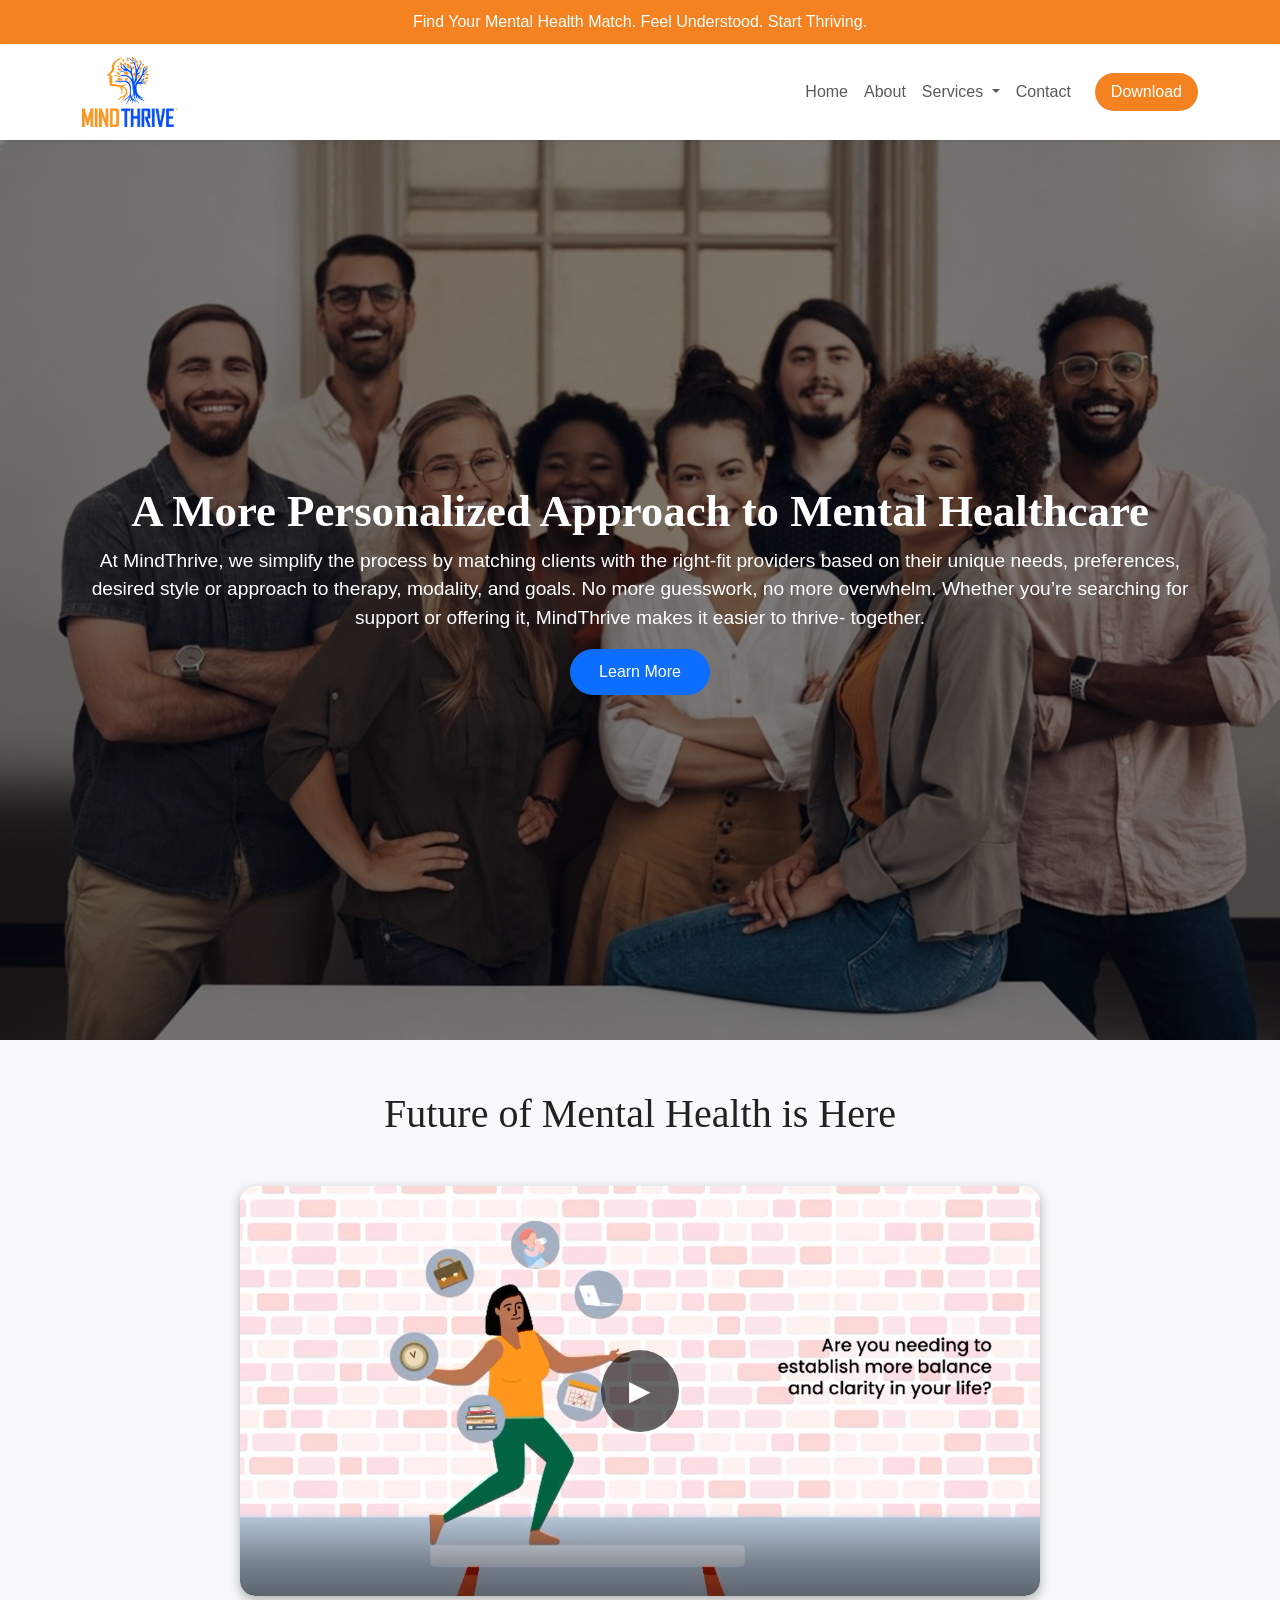
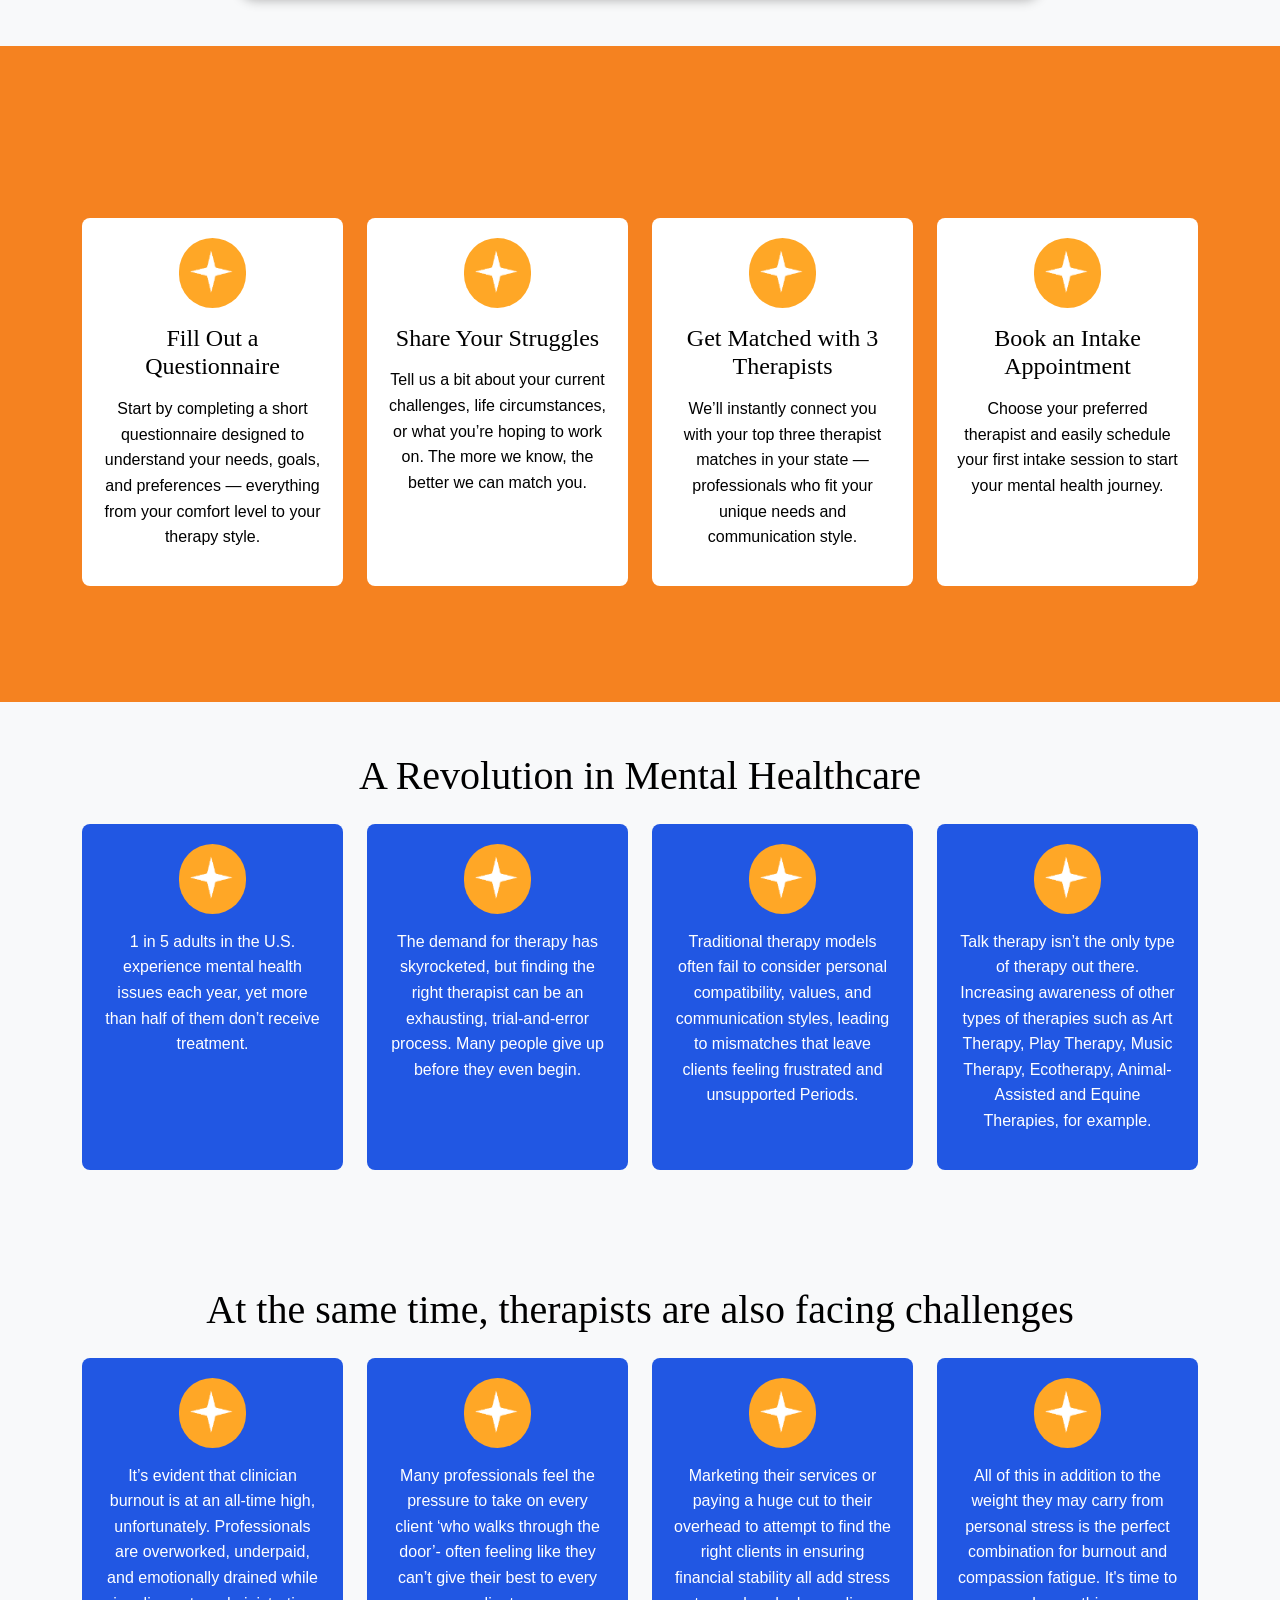
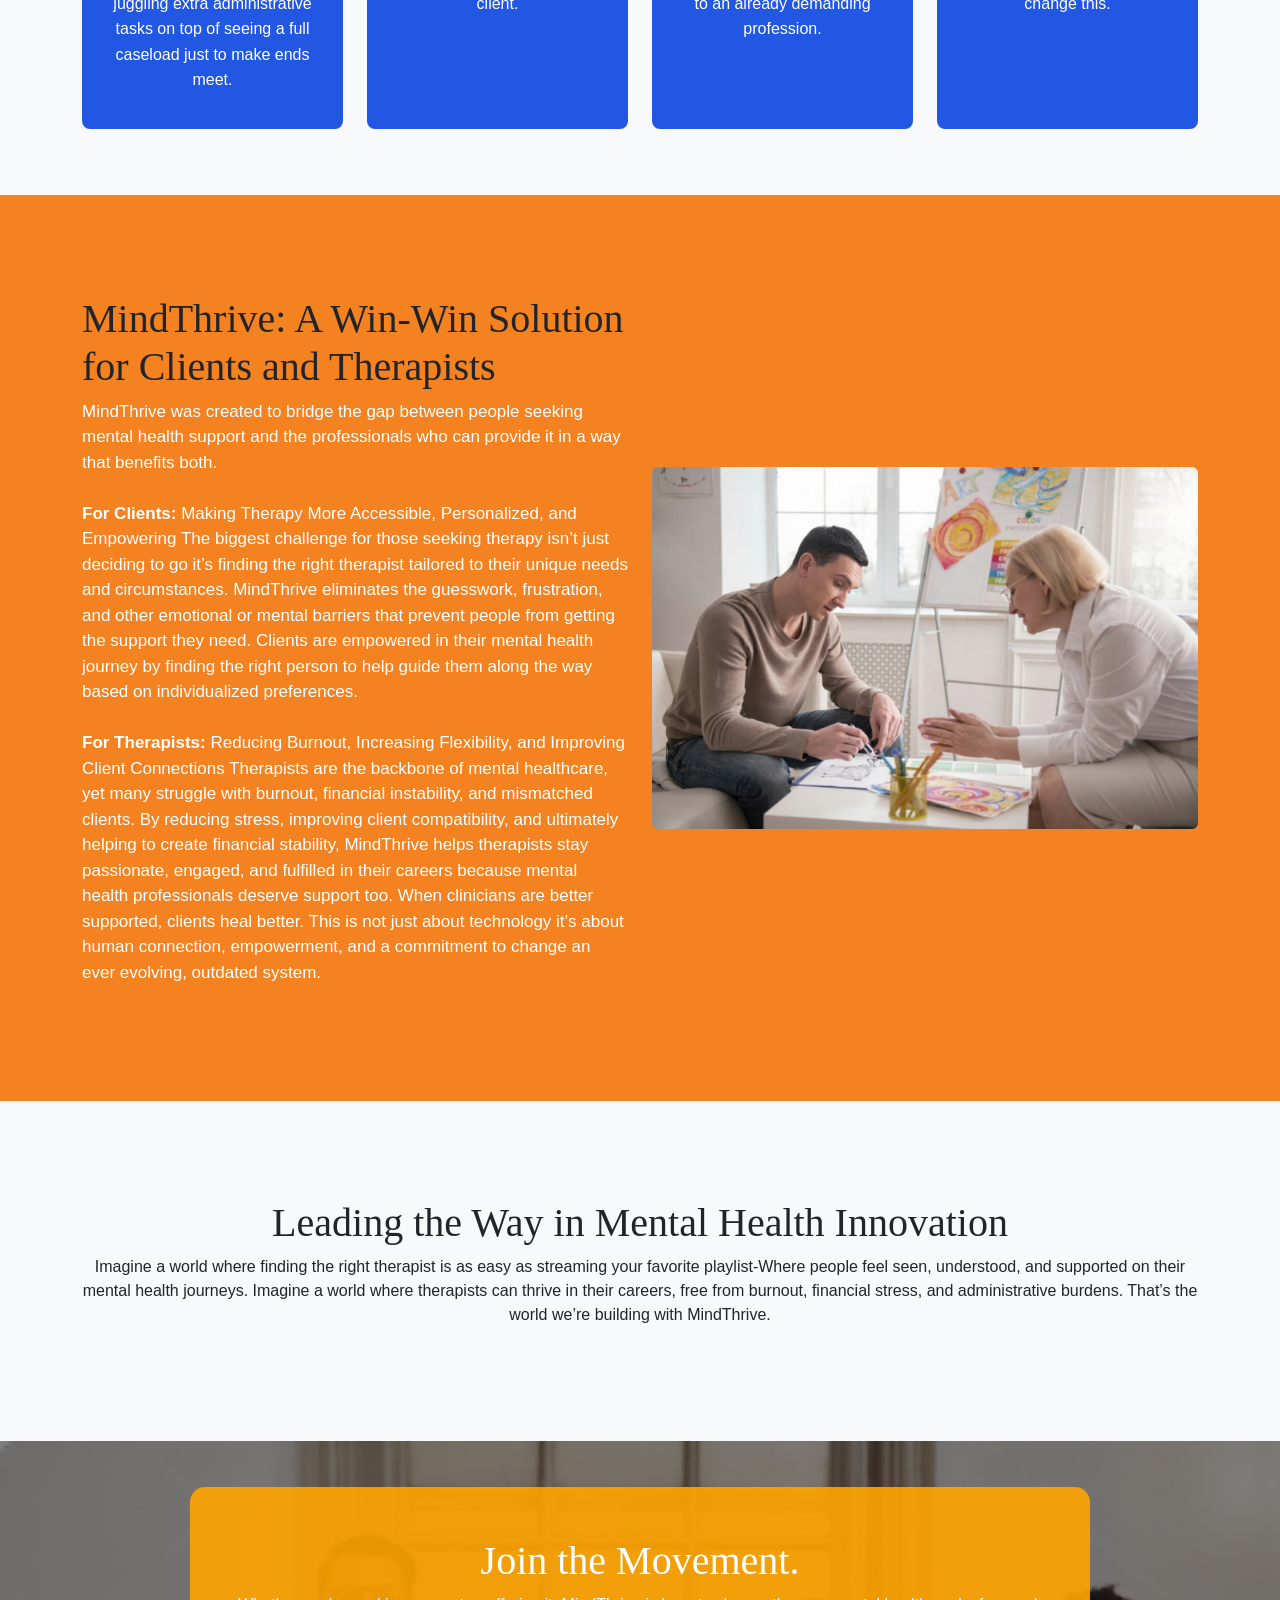
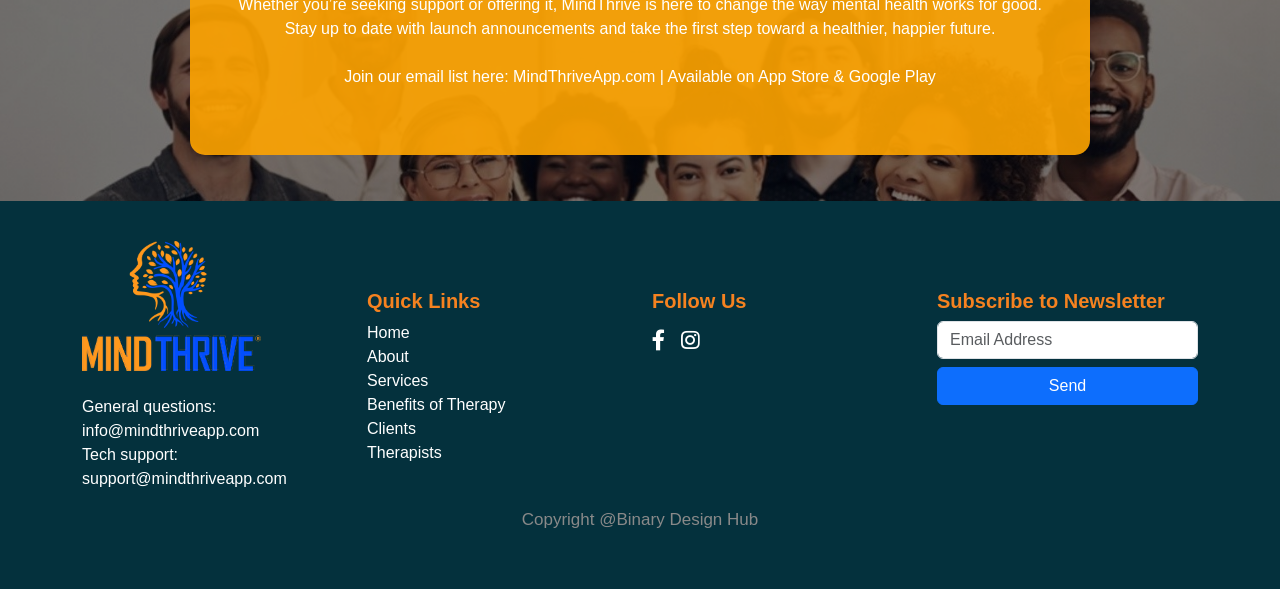
==== commit 45305dfd: "card alignment" ====
--- a/index.html
+++ b/index.html
@@ -144,7 +144,7 @@
           How MindThrive Works
         </p> -->
         <div class="row mt-4">
-          <div class="col-md-3 mb-3">
+          <div class="col-md-3 mb-3 ">
             <div
               class="card-custom"
               data-aos="fade-up"
@@ -207,7 +207,7 @@
             </div>
           </div>
 
-          <div class="col-md-3">
+          <div class="col-md-3 mb-3">
             <div
               class="card-custom"
               data-aos="fade-up"
@@ -232,6 +232,10 @@
     </section>
 
 
+  
+
+
+
 
     <!-- Blue Section -->
     <section class="section-blue text-center">
@@ -286,7 +290,7 @@
             </div>
           </div>
 
-          <div class="col-md-3">
+          <div class="col-md-3 mb-3">
             <div class="card-custom-blue">
               <div class="icon-circle">
                 <img
@@ -368,7 +372,7 @@
             </div>
           </div>
 
-          <div class="col-md-3">
+          <div class="col-md-3 mb-3">
             <div class="card-custom-blue">
               <div class="icon-circle">
                 <img
--- a/style.css
+++ b/style.css
@@ -79,10 +79,16 @@
   background: #fff;
   padding: 20px;
   border-radius: 8px;
-  height: 35vh;
-  text-align: center;
-  color: #000;
-}
+  height: 100%;
+  text-align: center;
+  color: #000;
+}
+/* @media (max-width: 768px) {
+  .card-custom {
+    height: 100%;
+  }
+} */
+
 .card-custom h5{
   font-family: 'Times New Roman', Times, serif;
   font-size: 1.5rem;
@@ -122,10 +128,16 @@
   background: #2157e3;
   padding: 20px;
   border-radius: 8px;
-  height: 35vh;
-  text-align: center;
-  color: #000;
-}
+  height: 100%;
+  text-align: center;
+  color: #000;
+}
+
+/* @media (max-width: 768px) {
+  .card-custom-blue {
+    height: 100%;
+  }
+} */
 
 .card-custom-blue p {
   color: #fff;
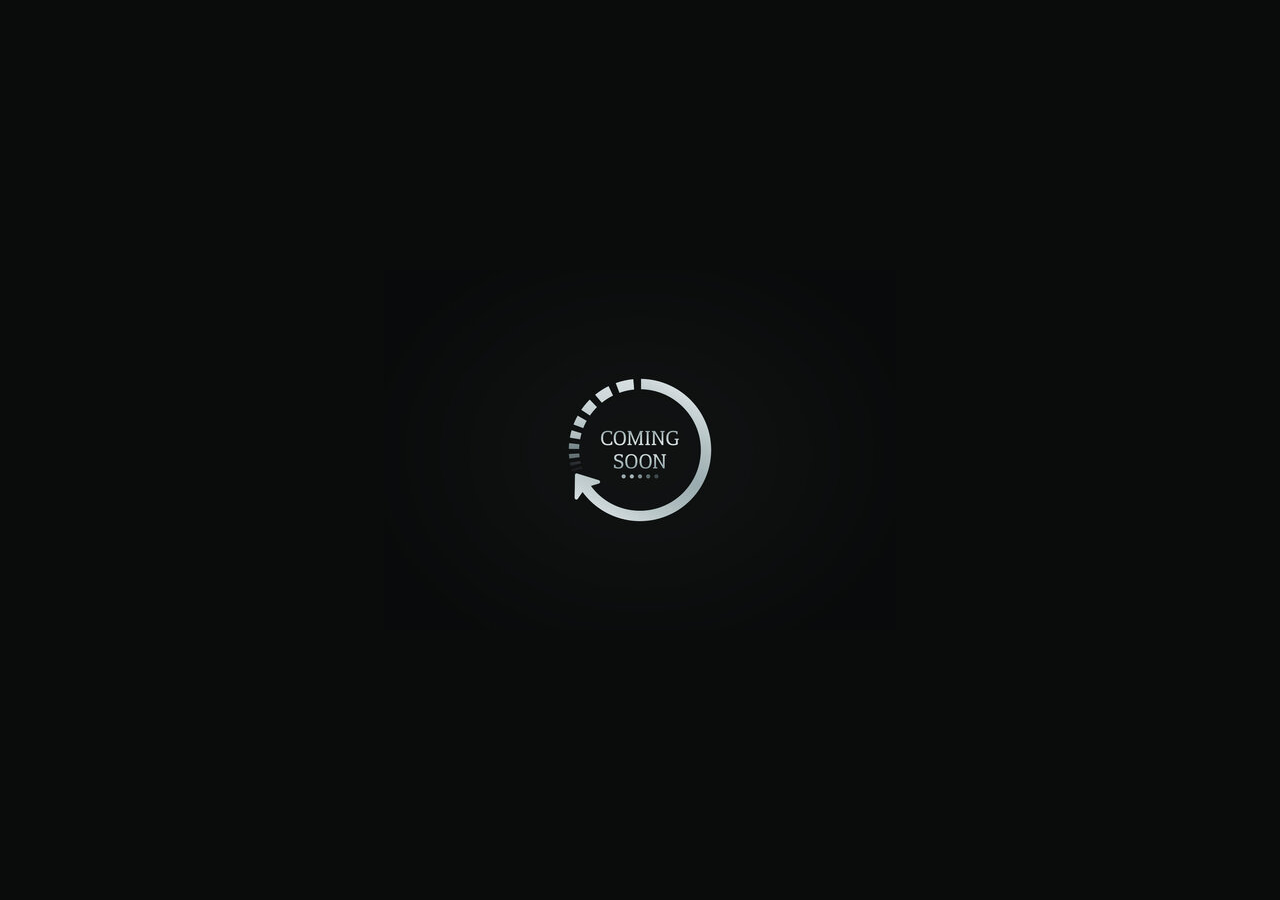
==== commit 703c1134: "Initial project upload" ====
--- a/index.html
+++ b/index.html
@@ -1,562 +1,27 @@
 <!DOCTYPE html>
 <html lang="en">
-  <head>
-    <meta charset="UTF-8" />
-    <meta name="viewport" content="width=device-width, initial-scale=1.0" />
-    <title>MindThrive</title>
-    <link
-      href="https://cdn.jsdelivr.net/npm/bootstrap@5.3.2/dist/css/bootstrap.min.css"
-      rel="stylesheet"
-    />
-    <link
-      href="https://cdnjs.cloudflare.com/ajax/libs/font-awesome/5.15.4/css/all.min.css"
-      rel="stylesheet"
-    />
-    <!-- AOS CSS -->
-    <link href="https://unpkg.com/aos@2.3.1/dist/aos.css" rel="stylesheet" />
-
-    <link rel="stylesheet" href="style.css" />
-  </head>
-  <body>
-    <!-- Top Bar -->
-    <div class="top-bar">
-      Find Your Mental Health Match. Feel Understood. Start Thriving.
-    </div>
-
-    <!-- Navbar -->
-    <nav class="navbar navbar-expand-lg shadow-sm">
-      <div class="container">
-        <a class="navbar-brand" href="#">
-          <img src="./images/nav-logo.png" alt="MindThrive" height="70"" />
-        </a>
-        <button
-          class="navbar-toggler"
-          type="button"
-          data-bs-toggle="collapse"
-          data-bs-target="#navbarNav"
-        >
-          <span class="navbar-toggler-icon"></span>
-        </button>
-        <div
-          class="collapse navbar-collapse justify-content-end"
-          id="navbarNav"
-        >
-          <ul class="navbar-nav me-3">
-            <li class="nav-item">
-              <a class="nav-link" href="index.html">Home</a>
-            </li>
-            <li class="nav-item">
-              <a class="nav-link" href="about.html">About</a>
-            </li>
-
-            <!-- Services Dropdown -->
-            <li class="nav-item dropdown">
-              <a
-                class="nav-link dropdown-toggle"
-                href="#"
-                id="servicesDropdown"
-                role="button"
-                data-bs-toggle="dropdown"
-                aria-expanded="false"
-              >
-                Services
-              </a>
-              <ul class="dropdown-menu" aria-labelledby="servicesDropdown">
-                <li>
-                  <a class="dropdown-item" href="/clients.html">Clients</a>
-                </li>
-                <li>
-                  <a class="dropdown-item" href="/clinicians.html"
-                    >Clinicians</a
-                  >
-                </li>
-                <li>
-                  <a class="dropdown-item" href="/benefits.html"
-                    >Client Resources Library</a
-                  >
-                </li>
-              </ul>
-            </li>
-
-            <li class="nav-item">
-              <a class="nav-link" href="contact.html">Contact</a>
-            </li>
-          </ul>
-          <a href="#" class="btn btn-download">Download</a>
-        </div>
-      </div>
-    </nav>
-
-    <!-- Hero Section -->
-    <section class="hero">
-      <div class="container text-center">
-        <h1>A More Personalized Approach to Mental Healthcare</h1>
-        <p>
-          At MindThrive, we simplify the process by matching clients with the
-          right-fit providers based on their unique needs, preferences, desired
-          style or approach to therapy, modality, and goals. No more guesswork,
-          no more overwhelm. Whether you’re searching for support or offering
-          it, MindThrive makes it easier to thrive- together.
-        </p>
-        <a href="#" class="btn btn-primary rounded-pill">Learn More</a>
-      </div>
-    </section>
-
-    
-
-    <!-- Video Section -->
-    <section class="video-section">
-      <h2 class="video-heading mb-5">Future of Mental Health is Here</h2>
-
-      <div class="video-wrapper">
-        <!-- Overlay -->
-        <!-- <div class="overlay"></div> -->
-
-        <!-- Thumbnail -->
-        <img
-          src="./images/video-thumbnail.png"
-          alt="Video Thumbnail"
-          class="thumbnail"
-        />
-
-        <!-- Play Button -->
-        <div class="play-btn" id="playBtn">▶</div>
-
-        <!-- Hidden Video -->
-        <video id="myVideo" class="video-player" controls preload="none">
-          <source
-            src="./images/mind video.mp4"
-            type="video/mp4"
-          />
-          Your browser does not support the video tag.
-        </video>
-      </div>
-    </section>
+<head>
+    <meta charset="UTF-8">
+    <meta name="viewport" content="width=device-width, initial-scale=1.0">
+    <title>Document</title>
+    <link href="https://cdn.jsdelivr.net/npm/bootstrap@5.3.8/dist/css/bootstrap.min.css" rel="stylesheet" integrity="sha384-sRIl4kxILFvY47J16cr9ZwB07vP4J8+LH7qKQnuqkuIAvNWLzeN8tE5YBujZqJLB" crossorigin="anonymous">
+</head>
+<body>
+    <style>
+        body {
+            background-color: #0A0C0B;
+        }   
+    </style>
+     <DIV class="CONTAINER">
+        <DIV class="ROW">
+            <DIV class="COL-12 d-flex justify-content-center align-items-center" style="height: 100vh;">
+                <!-- <H1>ACTIVATION COMING SOON</H1> -->
+                 <img src="./360_F_429147814_0RLI4EL9SRKOUAhhJXLs7MKKuDhEjZqZ.jpg" alt="">
+            </DIV>
+        </DIV>
+     </DIV>
 
 
-    <!-- Orange Section -->
-    <section class="section-orange text-center">
-      <div class="container">
-        <h2 data-aos="fade-down" data-aos-duration="1000">
-          How MindThrive Works
-        </h2>
-        <!-- <p data-aos="fade-down" data-aos-duration="1000">
-          How MindThrive Works
-        </p> -->
-        <div class="row mt-4">
-          <div class="col-md-3 mb-3 ">
-            <div
-              class="card-custom"
-              data-aos="fade-up"
-              data-aos-duration="1000"
-            >
-              <div class="icon-circle">
-                <img
-                  class="rounded-pill"
-                  src="./images/card-logo.png"
-                  height="70"
-                  alt=""
-                />
-              </div>
-              <h5 class="mt-3">Fill Out a Questionnaire</h5>
-              <p>
-                Start by completing a short questionnaire designed to understand your needs, goals, and preferences — everything from your comfort level to your therapy style.
-              </p>
-            </div>
-          </div>
-
-          <div class="col-md-3 mb-3">
-            <div
-              class="card-custom"
-              data-aos="fade-up"
-              data-aos-duration="1000"
-            >
-              <div class="icon-circle">
-                <img
-                  class="rounded-pill"
-                  src="./images/card-logo.png"
-                  height="70"
-                  alt=""
-                />
-              </div>
-              <h5 class="mt-3">Share Your Struggles</h5>
-              <p>
-                Tell us a bit about your current challenges, life circumstances, or what you’re hoping to work on. The more we know, the better we can match you.
-              </p>
-            </div>
-          </div>
-
-          <div class="col-md-3 mb-3">
-            <div
-              class="card-custom"
-              data-aos="fade-up"
-              data-aos-duration="1000"
-            >
-              <div class="icon-circle">
-                <img
-                  class="rounded-pill"
-                  src="./images/card-logo.png"
-                  height="70"
-                  alt=""
-                />
-              </div>
-              <h5 class="mt-3">Get Matched with 3 Therapists</h5>
-              <p>
-                We’ll instantly connect you with your top three therapist matches in your state — professionals who fit your unique needs and communication style.
-              </p>
-            </div>
-          </div>
-
-          <div class="col-md-3 mb-3">
-            <div
-              class="card-custom"
-              data-aos="fade-up"
-              data-aos-duration="1000"
-            >
-              <div class="icon-circle">
-                <img
-                  class="rounded-pill"
-                  src="./images/card-logo.png"
-                  height="70"
-                  alt=""
-                />
-              </div>
-              <h5 class="mt-3">Book an Intake Appointment</h5>
-              <p>
-                Choose your preferred therapist and easily schedule your first intake session to start your mental health journey.
-              </p>
-            </div>
-          </div>
-        </div>
-      </div>
-    </section>
-
-
-  
-
-
-
-
-    <!-- Blue Section -->
-    <section class="section-blue text-center">
-      <div class="container">
-        <h2>A Revolution in Mental Healthcare</h2>
-        <div class="row mt-4">
-          <div class="col-md-3 mb-3">
-            <div class="card-custom-blue">
-              <div class="icon-circle">
-                <img
-                  class="rounded-pill"
-                  src="./images/card-logo.png"
-                  height="70"
-                  alt=""
-                />
-              </div>
-              <p>
-                1 in 5 adults in the U.S. experience mental health issues each year, yet more than half of them don’t receive treatment.
-              </p>
-            </div>
-          </div>
-
-          <div class="col-md-3 mb-3">
-            <div class="card-custom-blue">
-              <div class="icon-circle">
-                <img
-                  class="rounded-pill"
-                  src="./images/card-logo.png"
-                  height="70"
-                  alt=""
-                />
-              </div>
-              <p>
-                The demand for therapy has skyrocketed, but finding the right therapist can be an exhausting, trial-and-error process. Many people give up before they even begin.
-              </p>
-            </div>
-          </div>
-
-          <div class="col-md-3 mb-3">
-            <div class="card-custom-blue">
-              <div class="icon-circle">
-                <img
-                  class="rounded-pill"
-                  src="./images/card-logo.png"
-                  height="70"
-                  alt=""
-                />
-              </div>
-              <p>
-                Traditional therapy models often fail to consider personal compatibility, values, and communication styles, leading to mismatches that leave clients feeling frustrated and unsupported Periods.
-              </p>
-            </div>
-          </div>
-
-          <div class="col-md-3 mb-3">
-            <div class="card-custom-blue">
-              <div class="icon-circle">
-                <img
-                  class="rounded-pill"
-                  src="./images/card-logo.png"
-                  height="70"
-                  alt=""
-                />
-              </div>
-              <p>
-                Talk therapy isn’t the only type of therapy out there. Increasing awareness of other types of therapies such as Art Therapy, Play Therapy, Music Therapy, Ecotherapy, Animal-Assisted and Equine Therapies, for example.
-              </p>
-            </div>
-          </div>
-        </div>
-      </div>
-    </section>
-
-
-
-
-    <!-- Blue Section 2-->
-    <section class="section-blue text-center">
-      <div class="container">
-        <h2>At the same time, therapists are also facing challenges</h2>
-        <div class="row mt-4">
-          <div class="col-md-3 mb-3">
-            <div class="card-custom-blue">
-              <div class="icon-circle">
-                <img
-                  class="rounded-pill"
-                  src="./images/card-logo.png"
-                  height="70"
-                  alt=""
-                />
-              </div>
-              <p>
-                It’s evident that clinician burnout is at an all-time high,
-                unfortunately. Professionals are overworked, underpaid, and
-                emotionally drained while juggling extra administrative tasks on
-                top of seeing a full caseload just to make ends meet.
-              </p>
-            </div>
-          </div>
-
-          <div class="col-md-3 mb-3">
-            <div class="card-custom-blue">
-              <div class="icon-circle">
-                <img
-                  class="rounded-pill"
-                  src="./images/card-logo.png"
-                  height="70"
-                  alt=""
-                />
-              </div>
-              <p>
-                Many professionals feel the pressure to take on every client
-                ‘who walks through the door’- often feeling like they can’t give
-                their best to every client.
-              </p>
-            </div>
-          </div>
-
-          <div class="col-md-3 mb-3">
-            <div class="card-custom-blue">
-              <div class="icon-circle">
-                <img
-                  class="rounded-pill"
-                  src="./images/card-logo.png"
-                  height="70"
-                  alt=""
-                />
-              </div>
-              <p>
-                Marketing their services or paying a huge cut to their overhead
-                to attempt to find the right clients in ensuring financial
-                stability all add stress to an already demanding profession.
-              </p>
-            </div>
-          </div>
-
-          <div class="col-md-3 mb-3">
-            <div class="card-custom-blue">
-              <div class="icon-circle">
-                <img
-                  class="rounded-pill"
-                  src="./images/card-logo.png"
-                  height="70"
-                  alt=""
-                />
-              </div>
-              <p>
-                All of this in addition to the weight they may carry from
-                personal stress is the perfect combination for burnout and
-                compassion fatigue. It's time to change this.
-              </p>
-            </div>
-          </div>
-        </div>
-      </div>
-    </section>
-
-
-
-
-    <!-- Split Section -->
-    <section class="split-section">
-      <div class="container">
-        <div class="row align-items-center">
-          <div class="col-md-6">
-            <h2>MindThrive: A Win-Win Solution for Clients and Therapists</h2>
-            <p>
-              MindThrive was created to bridge the gap between people seeking
-              mental health support and the professionals who can provide it in
-              a way that benefits both.<br /><br>
-              <b>For Clients:</b> Making Therapy More Accessible, Personalized,
-              and Empowering The biggest challenge for those seeking therapy
-              isn’t just deciding to go it’s finding the right therapist
-              tailored to their unique needs and circumstances. MindThrive
-              eliminates the guesswork, frustration, and other emotional or
-              mental barriers that prevent people from getting the support they
-              need. Clients are empowered in their mental health journey by
-              finding the right person to help guide them along the way based on
-              individualized preferences.<br /><br>
-              <b>For Therapists:</b> Reducing Burnout, Increasing Flexibility,
-              and Improving Client Connections Therapists are the backbone of
-              mental healthcare, yet many struggle with burnout, financial
-              instability, and mismatched clients. By reducing stress, improving
-              client compatibility, and ultimately helping to create financial
-              stability, MindThrive helps therapists stay passionate, engaged,
-              and fulfilled in their careers because mental health professionals
-              deserve support too. When clinicians are better supported, clients
-              heal better. This is not just about technology it’s about human
-              connection, empowerment, and a commitment to change an
-              ever evolving, outdated system.
-            </p>
-          </div>
-          <div class="col-md-6">
-            <img
-              src="./images/split-image.jpg"
-              alt="Therapy"
-              class="img-fluid rounded"
-            />
-          </div>
-        </div>
-      </div>
-    </section>
-
-    <!-- White Section -->
-    <section class="white text-center py-5">
-      <div class="container">
-        <h2>Leading the Way in Mental Health Innovation</h2>
-        <p>
-          Imagine a world where finding the right therapist is as easy as
-          streaming your favorite playlist-Where people feel seen, understood,
-          and supported on their mental health journeys. Imagine a world where
-          therapists can thrive in their careers, free from burnout, financial
-          stress, and administrative burdens. That’s the world we’re building
-          with MindThrive.
-        </p>
-      </div>
-    </section>
-
-    <!-- Join Movement -->
-    <section class="join-movement-section py-4">
-      <div class="join-movement-box text-center">
-        <h3>Join the Movement.</h3>
-        <p>
-          Whether you’re seeking support or offering it, MindThrive is here to change the way mental health works for good. Stay up to date with launch announcements and take the first step toward a healthier, happier future.<br /><br>
-          Join our email list here: MindThriveApp.com | Available on App Store &
-          Google Play
-        </p>
-      </div>
-    </section>
-
-    <!-- Footer -->
-    <footer class="footer">
-      <div class="container">
-        <div class="row">
-          <div class="col-md-3">
-            <img src="./images/nav-logo.png" alt="MindThrive" height="130" />
-            <p class="mt-4">
-              General questions: info@mindthriveapp.com
-              <br />
-              Tech support: support@mindthriveapp.com
-            </p>
-
-            <!-- Social Icons
-            <div class="social-icons mt-3">
-              <a href="https://facebook.com" target="_blank"
-                ><i class="fab fa-facebook-f"></i
-              ></a>
-              <a href="https://instagram.com" target="_blank"
-                ><i class="fab fa-instagram"></i
-              ></a>
-              <a href="https://linkedin.com" target="_blank"
-                ><i class="fab fa-linkedin-in"></i
-              ></a>
-              <a href="https://twitter.com" target="_blank"
-                ><i class="fab fa-twitter"></i
-              ></a>
-            </div> -->
-          </div>
-
-          <div class="col-md-3 mt-5">
-            <h5>Quick Links</h5>
-            <ul class="list-unstyled">
-              <li><a href="/index.html">Home</a></li>
-              <li><a href="/about.html">About</a></li>
-              <li><a href="">Services</a></li>
-              <li><a href="/benefits.html">Benefits of Therapy</a></li>
-              <li><a href="/clients.html">Clients</a></li>
-              <li><a href="#">Therapists</a></li>
-            </ul>
-          </div>
-          <div class="col-md-3 mt-5">
-            <h5>Follow Us</h5>
-            <ul class="list-unstyled d-flex mt-3">
-              <li>
-                <a href="https://www.facebook.com" target="_blank" class="me-3">
-                  <i class="fab fa-facebook-f fa-lg"></i>
-                </a>
-              </li>
-              <li>
-                <a href="https://www.instagram.com" target="_blank">
-                  <i class="fab fa-instagram fa-lg"></i>
-                </a>
-              </li>
-            </ul>
-          </div>
-          <div class="col-md-3 mt-5">
-            <h5>Subscribe to Newsletter</h5>
-            <input
-              type="email"
-              class="form-control mb-2"
-              placeholder="Email Address"
-            />
-            <button class="btn btn-primary w-100">Send</button>
-          </div>
-        </div>
-      </div>
-      <div class="bottom">
-        <p>Copyright @Binary Design Hub</p>
-      </div>
-    </footer>
-
-    <!-- AOS JS -->
-    <script src="https://unpkg.com/aos@2.3.1/dist/aos.js"></script>
-
-    <script>
-      AOS.init();
-    </script>
-
-    <script>
-      const video = document.getElementById("myVideo");
-      const playBtn = document.getElementById("playBtn");
-      const thumbnail = document.querySelector(".thumbnail");
-
-      playBtn.addEventListener("click", () => {
-        thumbnail.style.display = "none"; // hide image
-        playBtn.style.display = "none"; // hide play btn
-        video.style.display = "block"; // show video
-        video.play(); // auto play
-      });
-    </script>
-
-    <script src="https://cdn.jsdelivr.net/npm/bootstrap@5.3.2/dist/js/bootstrap.bundle.min.js"></script>
-  </body>
-</html>
+    <script src="https://cdn.jsdelivr.net/npm/bootstrap@5.3.8/dist/js/bootstrap.bundle.min.js" integrity="sha384-FKyoEForCGlyvwx9Hj09JcYn3nv7wiPVlz7YYwJrWVcXK/BmnVDxM+D2scQbITxI" crossorigin="anonymous"></script>
+</body>
+</html>
